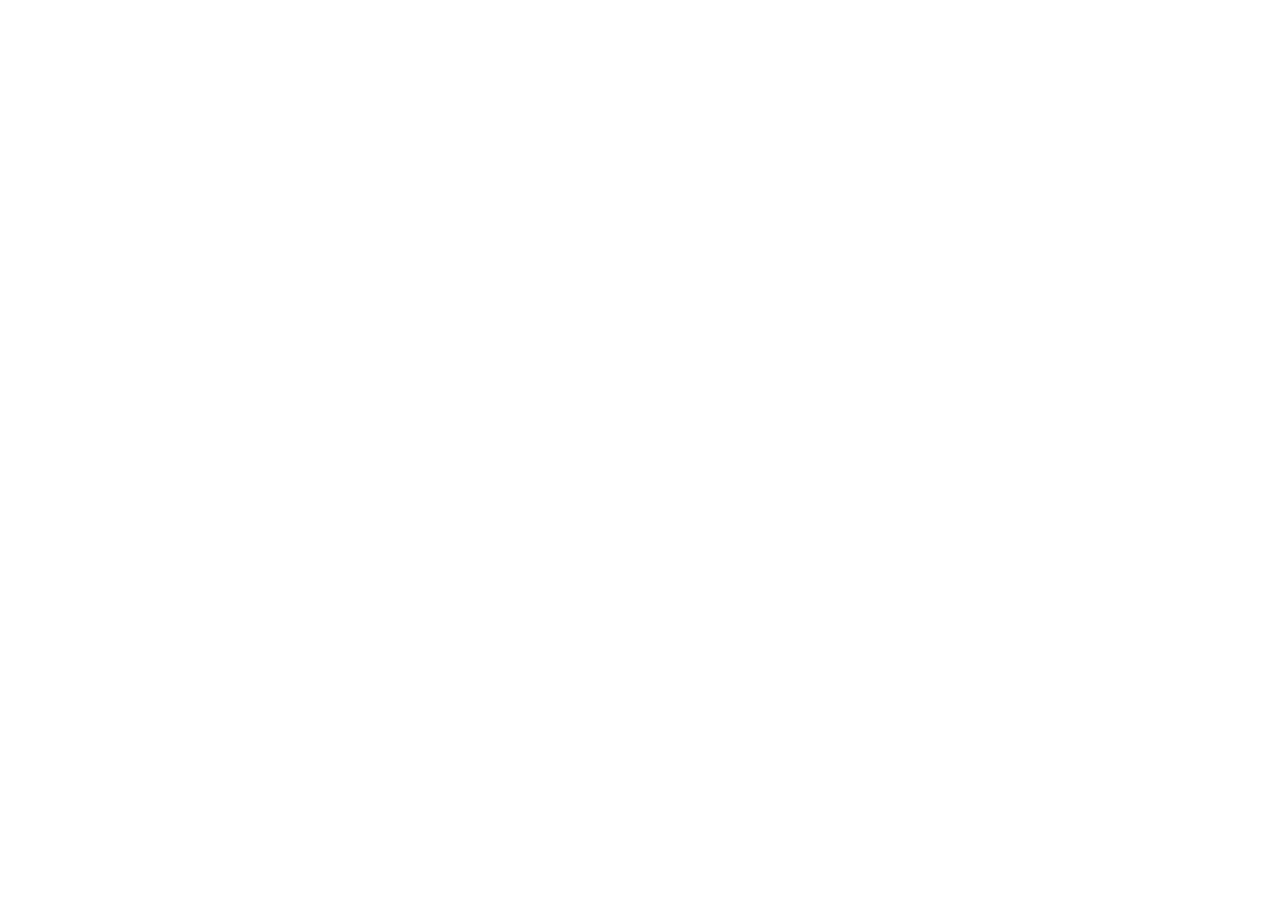
==== index.html @ 68495ef1 "Add compiled index.html" ====
<!DOCTYPE html>
<html lang="en">
<head>
  <meta charset="UTF-8"/>
  <meta name="viewport" content="width=device-width,initial-scale=1.0"/>
  <title>Invite colleagues · Happy Numbers</title>
  <link rel="preconnect" href="https://fonts.googleapis.com"/>
  <link rel="preconnect" href="https://fonts.gstatic.com" crossorigin/>
  <link href="https://fonts.googleapis.com/css2?family=Noto+Sans:wght@400;500;600;700&display=swap" rel="stylesheet"/>
  <style>
    :root {
      --black-100:#081D2D;--gray-60:#6C7886;--gray-50:#87929E;--gray-30:#BFC7D1;
      --gray-15:#E5E7EB;--gray-08:#EAEEF2;--gray-05:#F8F9FA;--white:#FFFFFF;
      --blue-50:#00A6EE;--blue-55:#0091DF;--blue-70:#005FAB;
      --blue-10:#DAF4FF;--blue-20:#B7E8FF;--blue-focus:#74CFFF;
      --warning:#C77A00;--success:#008236;--error:#EF4444;
      --r-btn:8px;--r-input:8px;--r-chip:4px;
      --shadow-cb:0 1px 2px rgba(0,0,0,0.05);
      --shadow-card:-4px 0 24px 0 rgba(8,29,45,0.07);
      --shadow-header:0 2px 16px 0 rgba(8,29,45,0.06);
      --ff:'Noto Sans',-apple-system,BlinkMacSystemFont,'Segoe UI',Roboto,sans-serif;
    }
    *,*::before,*::after{box-sizing:border-box}
    html,body{margin:0;padding:0;height:100%}
    body{font-family:var(--ff);color:var(--black-100);background:var(--white);-webkit-font-smoothing:antialiased}
    button,input{font-family:inherit}
    ::selection{background:var(--blue-20)}
    a{color:var(--blue-55);text-decoration:none}
    a:hover{text-decoration:underline}
    .t-bodyLb{font-weight:700;font-size:16px;line-height:24px}
    .t-cap{font-weight:400;font-size:13px;line-height:20px}

    #root{height:100vh;display:flex;flex-direction:column;overflow:hidden}

    /* Header */
    .hn-header{flex:none;height:72px;background:var(--white);box-shadow:var(--shadow-header);display:flex;align-items:center;justify-content:space-between;padding:0 40px;z-index:30}
    .hn-logo{display:flex;align-items:center;gap:10px}
    .hn-logo img.dino{width:40px;height:40px}
    .hn-logo img.wordmark{height:24px}
    .hn-account{display:flex;align-items:center;gap:8px;padding:6px 10px;border-radius:8px;border:none;background:transparent;cursor:pointer;font-size:15px;color:var(--black-100)}
    .hn-account:hover{background:var(--gray-05)}
    .hn-account .chev{color:var(--gray-50)}

    /* Two columns */
    .hn-body{flex:1;min-height:0;display:grid;grid-template-columns:minmax(0,1fr) 480px}

    /* Left */
    .invite-col{overflow-y:auto;padding:28px clamp(24px,4vw,64px);display:flex;flex-direction:column}
    .invite-inner{width:100%;max-width:820px;margin:0 auto;flex:1;display:flex;flex-direction:column}
    .invite-title{margin:0 0 16px;font-size:24px;line-height:32px;font-weight:700;letter-spacing:-.6px;max-width:680px}

    /* List header */
    .list-head{display:flex;align-items:center;justify-content:space-between;gap:20px;padding-bottom:10px;border-bottom:1px solid var(--gray-15);margin-bottom:10px}
    .list-head-left{display:flex;align-items:center;gap:12px;min-width:0}
    .list-head-title{display:flex;align-items:center;gap:6px;min-width:0}

    /* Tooltip */
    .info-wrap{position:relative;display:inline-flex;align-items:center;flex:none}
    .info-btn{background:none;border:none;padding:2px;cursor:help;display:flex;align-items:center;border-radius:50%;outline:none;color:var(--gray-50);transition:color .14s}
    .info-btn:hover,.info-btn.open{color:var(--blue-50)}
    .info-btn svg{width:18px;height:18px;display:block}
    .tooltip{position:absolute;bottom:calc(100% + 10px);left:-6px;width:230px;padding:9px 12px;background:var(--gray-08);color:var(--black-100);font-size:13px;line-height:19px;border-radius:8px;box-shadow:0 8px 22px rgba(8,29,45,0.14);z-index:50;opacity:0;visibility:hidden;transform:translateY(5px);transition:opacity .14s,transform .14s,visibility .14s;pointer-events:none}
    .tooltip::after{content:"";position:absolute;top:100%;left:14px;border:7px solid transparent;border-top-color:var(--gray-08)}
    .info-wrap.open .tooltip{opacity:1;visibility:visible;transform:translateY(0)}

    /* Search */
    .search{display:flex;align-items:center;gap:8px;flex:none;width:264px;height:38px;padding:0 12px;background:var(--white);border:1px solid var(--gray-50);border-radius:var(--r-input);transition:border-color .12s,box-shadow .12s}
    .search:focus-within{border-color:var(--blue-55);box-shadow:0 0 0 3px rgba(0,145,223,0.12)}
    .search svg{width:18px;height:18px;color:var(--gray-50);flex:none}
    .search input{border:none;outline:none;background:transparent;width:100%;font-size:14px;color:var(--black-100)}
    .search input::placeholder{color:var(--gray-60)}

    /* Teacher grid */
    .teacher-grid{display:grid;grid-template-rows:repeat(6,auto);grid-auto-flow:column;grid-auto-columns:1fr;gap:1px 16px;align-content:start}
    .teacher-grid.few{grid-template-rows:none;grid-auto-flow:row;grid-template-columns:repeat(3,1fr)}
    .contact-row{display:flex;align-items:flex-start;gap:10px;padding:5px 8px;border-radius:6px;cursor:pointer;user-select:none;transition:background .1s}
    .contact-row:hover{background:var(--gray-05)}
    .contact-name{font-size:14px;line-height:20px;color:var(--black-100)}
    .contact-email{font-size:12px;line-height:17px;color:var(--gray-50)}
    .empty-results{grid-column:1/-1;color:var(--gray-50);padding:20px 8px;font-size:14px}

    /* Checkbox */
    .cb{flex:none;width:18px;height:18px;border-radius:5px;border:1.5px solid var(--gray-50);background:var(--white);box-shadow:var(--shadow-cb);display:flex;align-items:center;justify-content:center;transition:background .12s,border-color .12s;position:relative;margin-top:1px}
    .cb svg{width:11px;height:11px;color:#fff;opacity:0;transition:opacity .1s;display:block}
    .cb .cb-dash{position:absolute;width:9px;height:2px;border-radius:1px;background:#fff;opacity:0}
    .cb.checked,.cb.mixed{background:var(--blue-50);border-color:var(--blue-50)}
    .cb.checked svg{opacity:1}
    .cb.mixed .cb-dash{opacity:1}
    .cb.mixed svg{opacity:0}
    .contact-row:hover .cb:not(.checked):not(.mixed){border-color:var(--gray-60)}

    /* Manual add */
    .invite-divider{border:0;border-top:1px solid var(--gray-15);margin:14px 0 12px}
    .add-label{color:var(--black-100);margin-bottom:8px}
    .add-row{display:flex;align-items:stretch;gap:10px}
    .email-input{flex:1;height:44px;padding:0 14px;border:1px solid var(--gray-50);border-radius:var(--r-input);background:var(--white);font-size:15px;color:var(--black-100);outline:none;transition:border-color .12s,box-shadow .12s}
    .email-input::placeholder{color:var(--gray-60)}
    .email-input:focus{border-color:var(--blue-55);box-shadow:0 0 0 3px rgba(0,145,223,0.12)}
    .email-input.invalid{border-color:var(--error);box-shadow:0 0 0 3px rgba(239,68,68,0.12)}
    .btn-add{display:flex;align-items:center;gap:7px;height:44px;padding:0 20px;background:var(--blue-10);color:var(--blue-55);border:1px solid var(--blue-10);border-radius:var(--r-btn);font-weight:700;font-size:15px;cursor:pointer;transition:background .12s,color .12s;white-space:nowrap}
    .btn-add:hover{background:var(--blue-20);color:var(--blue-70)}
    .btn-add svg{width:18px;height:18px}
    .add-error{color:var(--error);font-size:13px;margin-top:6px}

    /* Chips */
    .chips{display:flex;flex-wrap:wrap;gap:8px;margin-top:12px}
    .chip{display:inline-flex;align-items:center;gap:6px;padding:4px 7px 4px 9px;background:var(--gray-08);border-radius:var(--r-chip);color:var(--black-100);font-size:13px;animation:chipIn .16s ease}
    @keyframes chipIn{from{opacity:0;transform:scale(.92)}to{opacity:1;transform:none}}
    .chip-x{display:flex;align-items:center;justify-content:center;width:16px;height:16px;border-radius:3px;border:none;background:transparent;cursor:pointer;color:var(--blue-70);padding:0}
    .chip-x:hover{background:rgba(0,145,223,0.14)}
    .chip-x svg{width:10px;height:10px;display:block}

    /* Footer */
    .invite-footer{margin-top:auto;padding-top:20px;text-align:center}
    .invite-footer .l1{color:var(--black-100)}
    .invite-footer .l2{color:var(--gray-50);margin-top:4px}

    /* Right */
    .info-col{background:var(--white);box-shadow:var(--shadow-card);padding:28px 40px 22px;overflow:hidden;display:flex;flex-direction:column}
    .info-inner{display:flex;flex-direction:column;height:100%}
    .info-top{display:flex;flex-direction:column}
    .info-eyebrow{color:var(--gray-50);font-size:14px;font-weight:500}
    .info-count{margin:4px 0 0;font-size:30px;line-height:38px;font-weight:700;letter-spacing:-.7px;transition:color .15s}
    .info-count.zero{color:var(--gray-30)}
    .info-sub{color:var(--black-100);font-size:15px;line-height:22px;margin:8px 0 0}
    .whatget{margin-top:18px}
    .whatget-h{font-weight:700;font-size:14px;margin-bottom:10px}
    .whatget-item{display:flex;align-items:flex-start;gap:10px;margin-bottom:8px}
    .whatget-item .tick{width:16px;height:16px;color:var(--blue-55);flex:none;margin-top:2px}
    .whatget-item span{font-size:14px;line-height:20px}
    .unlock{position:relative;overflow:hidden;margin-top:16px;border-radius:10px;box-shadow:inset 0 0 0 1.5px var(--blue-focus);padding:14px 14px 18px}
    .unlock-h{font-weight:700;font-size:14px;margin-bottom:10px}
    .unlock-item{display:flex;align-items:flex-start;gap:8px;margin-bottom:8px;max-width:220px}
    .unlock-item .spark{width:13px;height:13px;color:var(--blue-70);flex:none;margin-top:3px}
    .unlock-item span{font-size:13px;line-height:19px}
    .unlock-art{position:absolute;right:6px;bottom:0;width:112px;height:100px;pointer-events:none}
    .unlock-art .blob{position:absolute;right:4px;bottom:6px;width:96px;height:auto}
    .unlock-art .mascot{position:absolute;right:6px;bottom:0;width:70px;height:auto}
    .unlock-art .spk{position:absolute;opacity:.9}
    .unlock-art .spk.a{right:4px;top:12px;width:13px}
    .unlock-art .spk.b{right:78px;top:20px;width:9px}
    .unlock-art .spk.c{right:0;bottom:36px;width:10px}
    .info-bottom{margin-top:auto;padding-top:16px}
    .threshold{display:flex;align-items:center;justify-content:space-between;gap:14px;margin-bottom:12px}
    .dots{display:flex;gap:8px}
    .dot{width:24px;height:24px;border-radius:50%;display:flex;align-items:center;justify-content:center;background:var(--gray-30);transition:background .2s,transform .2s}
    .dot.filled{background:var(--blue-70)}
    .dot.pop{animation:dotPop .28s ease}
    @keyframes dotPop{0%{transform:scale(.6)}60%{transform:scale(1.15)}100%{transform:scale(1)}}
    .dot svg{width:12px;height:12px;color:#fff;display:block}
    .threshold-msg{font-weight:500;font-size:13px;text-align:right}
    .threshold-msg.warn{color:var(--warning)}
    .threshold-msg.ok{color:var(--success);display:inline-flex;align-items:center;gap:5px}
    .threshold-msg.ok svg{width:14px;height:14px}
    .btn-send{width:100%;height:52px;display:flex;align-items:center;justify-content:center;gap:10px;border:none;border-radius:var(--r-btn);background:var(--blue-50);color:#fff;font-weight:700;font-size:17px;cursor:pointer;transition:background .14s,box-shadow .14s}
    .btn-send svg{width:20px;height:20px}
    .btn-send:not(:disabled):hover{background:var(--blue-55);box-shadow:0 6px 18px rgba(0,145,223,0.32)}
    .btn-send:disabled{background:var(--gray-30);cursor:not-allowed}
    .nospam{text-align:center;color:var(--gray-50);margin-top:12px;font-size:13px}
    .nospam a{color:var(--gray-50);text-decoration:underline}

    /* Toast */
    .toast{position:fixed;left:50%;bottom:28px;transform:translateX(-50%) translateY(20px);background:var(--black-100);color:#fff;padding:12px 20px;border-radius:12px;display:flex;align-items:center;gap:10px;box-shadow:0 12px 40px rgba(8,29,45,0.35);opacity:0;pointer-events:none;transition:opacity .25s,transform .25s;z-index:100;font-size:15px;font-weight:500}
    .toast.show{opacity:1;transform:translateX(-50%) translateY(0)}
    .toast .badge{width:24px;height:24px;border-radius:50%;background:var(--success);display:flex;align-items:center;justify-content:center;flex:none}
    .toast .badge svg{width:13px;height:13px;color:#fff;display:block}

    @media(max-width:1060px){
      #root{height:auto;overflow:visible}
      .hn-body{grid-template-columns:1fr;height:auto}
      .invite-col,.info-col{height:auto;overflow:visible}
      .info-inner{height:auto}
      .info-col{box-shadow:0 -4px 24px rgba(8,29,45,0.07)}
    }
    @media(max-width:620px){
      .hn-header,.invite-col,.info-col{padding-left:16px;padding-right:16px}
      .teacher-grid{grid-template-rows:none!important;grid-auto-flow:row!important;grid-template-columns:1fr}
      .search{width:100%}
      .list-head{flex-direction:column;align-items:stretch}
    }
  </style>
</head>
<body>
<div id="root"></div>
<script>
window.__A__={
  dino:"[data-uri]",
  logo:"[data-uri]",
  blob:"[data-uri]",
  mascot:"[data-uri]",
  sparkle:"[data-uri]"
};
</script>
<script src="https://unpkg.com/react@18.3.1/umd/react.development.js" crossorigin></script>
<script src="https://unpkg.com/react-dom@18.3.1/umd/react-dom.development.js" crossorigin></script>
<script>
function _slicedToArray(r, e) { return _arrayWithHoles(r) || _iterableToArrayLimit(r, e) || _unsupportedIterableToArray(r, e) || _nonIterableRest(); }
function _nonIterableRest() { throw new TypeError("Invalid attempt to destructure non-iterable instance.\nIn order to be iterable, non-array objects must have a [Symbol.iterator]() method."); }
function _unsupportedIterableToArray(r, a) { if (r) { if ("string" == typeof r) return _arrayLikeToArray(r, a); var t = {}.toString.call(r).slice(8, -1); return "Object" === t && r.constructor && (t = r.constructor.name), "Map" === t || "Set" === t ? Array.from(r) : "Arguments" === t || /^(?:Ui|I)nt(?:8|16|32)(?:Clamped)?Array$/.test(t) ? _arrayLikeToArray(r, a) : void 0; } }
function _arrayLikeToArray(r, a) { (null == a || a > r.length) && (a = r.length); for (var e = 0, n = Array(a); e < a; e++) n[e] = r[e]; return n; }
function _iterableToArrayLimit(r, l) { var t = null == r ? null : "undefined" != typeof Symbol && r[Symbol.iterator] || r["@@iterator"]; if (null != t) { var e, n, i, u, a = [], f = !0, o = !1; try { if (i = (t = t.call(r)).next, 0 === l) { if (Object(t) !== t) return; f = !1; } else for (; !(f = (e = i.call(t)).done) && (a.push(e.value), a.length !== l); f = !0); } catch (r) { o = !0, n = r; } finally { try { if (!f && null != t.return && (u = t.return(), Object(u) !== u)) return; } finally { if (o) throw n; } } return a; } }
function _arrayWithHoles(r) { if (Array.isArray(r)) return r; }
function _extends() { return _extends = Object.assign ? Object.assign.bind() : function (n) { for (var e = 1; e < arguments.length; e++) { var t = arguments[e]; for (var r in t) ({}).hasOwnProperty.call(t, r) && (n[r] = t[r]); } return n; }, _extends.apply(null, arguments); }
var _React = React,
  useState = _React.useState,
  useRef = _React.useRef,
  useEffect = _React.useEffect,
  useMemo = _React.useMemo;
var A = window.__A__;
var IcCheck = p => /*#__PURE__*/React.createElement("svg", _extends({
  viewBox: "0 0 16 16",
  fill: "none"
}, p), /*#__PURE__*/React.createElement("path", {
  d: "M3.2 8.4L6.4 11.6L12.8 4.8",
  stroke: "currentColor",
  strokeWidth: "2.1",
  strokeLinecap: "round",
  strokeLinejoin: "round"
}));
var IcInfo = p => /*#__PURE__*/React.createElement("svg", _extends({
  viewBox: "0 0 18 18",
  fill: "currentColor"
}, p), /*#__PURE__*/React.createElement("path", {
  d: "M9 1.5A7.5 7.5 0 109 16.5 7.5 7.5 0 009 1.5zm0 3.1a1 1 0 110 2 1 1 0 010-2zM9 8a.85.85 0 01.85.85v3.6a.85.85 0 01-1.7 0V8.85A.85.85 0 019 8z"
}));
var IcSearch = p => /*#__PURE__*/React.createElement("svg", _extends({
  viewBox: "0 0 20 20",
  fill: "none"
}, p), /*#__PURE__*/React.createElement("circle", {
  cx: "8.5",
  cy: "8.5",
  r: "5.25",
  stroke: "currentColor",
  strokeWidth: "1.75"
}), /*#__PURE__*/React.createElement("path", {
  d: "M12.5 12.5L17 17",
  stroke: "currentColor",
  strokeWidth: "1.75",
  strokeLinecap: "round"
}));
var IcClose = p => /*#__PURE__*/React.createElement("svg", _extends({
  viewBox: "0 0 12 12",
  fill: "none"
}, p), /*#__PURE__*/React.createElement("path", {
  d: "M2 2L10 10M10 2L2 10",
  stroke: "currentColor",
  strokeWidth: "1.8",
  strokeLinecap: "round"
}));
var IcPlus = p => /*#__PURE__*/React.createElement("svg", _extends({
  viewBox: "0 0 20 20",
  fill: "currentColor"
}, p), /*#__PURE__*/React.createElement("path", {
  d: "M10 0a10 10 0 100 20A10 10 0 0010 0zm.9 5.5v3.6h3.6a.9.9 0 010 1.8h-3.6v3.6a.9.9 0 01-1.8 0V10.9H5.5a.9.9 0 010-1.8h3.6V5.5a.9.9 0 011.8 0z"
}));
var IcSpark = p => /*#__PURE__*/React.createElement("svg", _extends({
  viewBox: "0 0 14 14",
  fill: "currentColor"
}, p), /*#__PURE__*/React.createElement("path", {
  d: "M7 0c.4 3.3 1.2 4.6 2.9 5.4C8.2 6 7.4 7.3 7 10c-.4-2.7-1.2-4-2.9-4.6C5.8 4.6 6.6 3.3 7 0zM12 8c.2 1.5.6 2.1 1.4 2.5-.8.3-1.2 1-1.4 2.3-.2-1.3-.6-2-1.4-2.3.8-.4 1.2-1 1.4-2.5z"
}));
var IcSend = p => /*#__PURE__*/React.createElement("svg", _extends({
  viewBox: "0 0 22 22",
  fill: "none"
}, p), /*#__PURE__*/React.createElement("path", {
  d: "M3 11L19 3L13 19L11 12Z",
  fill: "currentColor"
}));
var IcAvatar = p => /*#__PURE__*/React.createElement("svg", _extends({
  viewBox: "0 0 28 28"
}, p), /*#__PURE__*/React.createElement("circle", {
  cx: "14",
  cy: "14",
  r: "14",
  fill: "#E7EBEF"
}), /*#__PURE__*/React.createElement("path", {
  d: "M14 7.5a3.6 3.6 0 110 7.2 3.6 3.6 0 010-7.2zm0 8.4c3.2 0 7 1.6 7 3.8v1.1c0 .4-.3.7-.7.7H7.7a.7.7 0 01-.7-.7v-1.1c0-2.2 3.8-3.8 7-3.8z",
  fill: "#8A97A5"
}));
var IcChevron = p => /*#__PURE__*/React.createElement("svg", _extends({
  viewBox: "0 0 14 8",
  fill: "none"
}, p), /*#__PURE__*/React.createElement("path", {
  d: "M1 1.5L7 6.5L13 1.5",
  stroke: "currentColor",
  strokeWidth: "1.8",
  strokeLinecap: "round",
  strokeLinejoin: "round"
}));
var TEACHERS = ["Alice Johnson", "Bob Smith", "Charlie Brown", "David Wilson", "Eve Davis", "Frank Miller", "Grace Lee", "Henry Adams", "Ivy Green", "Jack Black", "Kathy White", "Liam Brown", "Mia Taylor", "Noah Harris", "Olivia Martin", "Paul Walker", "Quinn Scott"].map((name, i) => ({
  id: i,
  name,
  email: name.toLowerCase().replace(/ /g, ".") + "@school.edu"
}));
var EMAIL_RE = /^[^\s@]+@[^\s@]+\.[^\s@]+$/;
function Checkbox(_ref) {
  var state = _ref.state;
  var cls = ["cb", state === "on" ? "checked" : state === "mixed" ? "mixed" : ""].filter(Boolean).join(" ");
  return /*#__PURE__*/React.createElement("span", {
    className: cls,
    "aria-hidden": "true"
  }, /*#__PURE__*/React.createElement(IcCheck, null), /*#__PURE__*/React.createElement("span", {
    className: "cb-dash"
  }));
}
function ContactRow(_ref2) {
  var teacher = _ref2.teacher,
    checked = _ref2.checked,
    onToggle = _ref2.onToggle;
  return /*#__PURE__*/React.createElement("div", {
    className: "contact-row",
    role: "checkbox",
    "aria-checked": checked,
    tabIndex: 0,
    onClick: () => onToggle(teacher.id),
    onKeyDown: e => {
      if (e.key === " " || e.key === "Enter") {
        e.preventDefault();
        onToggle(teacher.id);
      }
    }
  }, /*#__PURE__*/React.createElement(Checkbox, {
    state: checked ? "on" : "off"
  }), /*#__PURE__*/React.createElement("span", null, /*#__PURE__*/React.createElement("div", {
    className: "contact-name"
  }, teacher.name), /*#__PURE__*/React.createElement("div", {
    className: "contact-email"
  }, teacher.email)));
}
function Dots(_ref3) {
  var count = _ref3.count;
  var filled = Math.min(count, 3);
  var prev = useRef(filled);
  var _useState = useState(-1),
    _useState2 = _slicedToArray(_useState, 2),
    pop = _useState2[0],
    setPop = _useState2[1];
  useEffect(() => {
    if (filled > prev.current) {
      setPop(filled - 1);
      var t = setTimeout(() => setPop(-1), 350);
      return () => clearTimeout(t);
    }
    prev.current = filled;
  }, [filled]);
  return /*#__PURE__*/React.createElement("div", {
    className: "dots"
  }, [0, 1, 2].map(i => /*#__PURE__*/React.createElement("span", {
    key: i,
    className: ["dot", i < filled ? "filled" : "", i === pop ? "pop" : ""].filter(Boolean).join(" ")
  }, /*#__PURE__*/React.createElement(IcCheck, null))));
}
function App() {
  var _useState3 = useState(() => new Set()),
    _useState4 = _slicedToArray(_useState3, 2),
    selected = _useState4[0],
    setSelected = _useState4[1];
  var _useState5 = useState([]),
    _useState6 = _slicedToArray(_useState5, 2),
    chips = _useState6[0],
    setChips = _useState6[1];
  var _useState7 = useState(""),
    _useState8 = _slicedToArray(_useState7, 2),
    query = _useState8[0],
    setQuery = _useState8[1];
  var _useState9 = useState(""),
    _useState0 = _slicedToArray(_useState9, 2),
    draft = _useState0[0],
    setDraft = _useState0[1];
  var _useState1 = useState(""),
    _useState10 = _slicedToArray(_useState1, 2),
    err = _useState10[0],
    setErr = _useState10[1];
  var _useState11 = useState(false),
    _useState12 = _slicedToArray(_useState11, 2),
    toast = _useState12[0],
    setToast = _useState12[1];
  var _useState13 = useState(false),
    _useState14 = _slicedToArray(_useState13, 2),
    tipOpen = _useState14[0],
    setTipOpen = _useState14[1];
  var draftRef = useRef(null);
  var total = selected.size + chips.length;
  var minMet = total >= 3;
  var remaining = Math.max(0, 3 - total);
  var visible = useMemo(() => {
    var q = query.trim().toLowerCase();
    return q ? TEACHERS.filter(t => t.name.toLowerCase().includes(q) || t.email.toLowerCase().includes(q)) : TEACHERS;
  }, [query]);
  var masterState = selected.size === 0 ? "off" : selected.size === TEACHERS.length ? "on" : "mixed";
  var toggle = id => setSelected(p => {
    var n = new Set(p);
    n.has(id) ? n.delete(id) : n.add(id);
    return n;
  });
  var toggleAll = () => setSelected(p => p.size === TEACHERS.length ? new Set() : new Set(TEACHERS.map(t => t.id)));
  function addChip() {
    var v = draft.trim().toLowerCase();
    if (!v) return;
    if (!EMAIL_RE.test(v)) {
      setErr("Enter a valid email address.");
      return;
    }
    if (chips.includes(v)) {
      setErr("That email has already been added.");
      return;
    }
    setChips(c => [...c, v]);
    setDraft("");
    setErr("");
    requestAnimationFrame(() => {
      var _draftRef$current;
      return (_draftRef$current = draftRef.current) === null || _draftRef$current === void 0 ? void 0 : _draftRef$current.focus();
    });
  }
  function send() {
    if (!minMet) return;
    setToast(true);
    setTimeout(() => setToast(false), 3200);
  }
  var sendLabel = total > 0 ? "Send " + total + " Invitation" + (total === 1 ? "" : "s") : "Send Invitations";
  return /*#__PURE__*/React.createElement("div", {
    id: "root"
  }, /*#__PURE__*/React.createElement("header", {
    className: "hn-header"
  }, /*#__PURE__*/React.createElement("div", {
    className: "hn-logo"
  }, /*#__PURE__*/React.createElement("img", {
    className: "dino",
    src: A.dino,
    alt: ""
  }), /*#__PURE__*/React.createElement("img", {
    className: "wordmark",
    src: A.logo,
    alt: "Happy Numbers"
  })), /*#__PURE__*/React.createElement("button", {
    className: "hn-account"
  }, /*#__PURE__*/React.createElement(IcAvatar, {
    className: "avatar",
    width: "28",
    height: "28"
  }), /*#__PURE__*/React.createElement("span", null, "My Account"), /*#__PURE__*/React.createElement(IcChevron, {
    className: "chev",
    width: "13",
    height: "7"
  }))), /*#__PURE__*/React.createElement("div", {
    className: "hn-body"
  }, /*#__PURE__*/React.createElement("section", {
    className: "invite-col"
  }, /*#__PURE__*/React.createElement("div", {
    className: "invite-inner"
  }, /*#__PURE__*/React.createElement("h1", {
    className: "invite-title"
  }, "Invite at least 3 colleagues to unlock full access to Happy Numbers"), /*#__PURE__*/React.createElement("div", {
    className: "list-head"
  }, /*#__PURE__*/React.createElement("div", {
    className: "list-head-left"
  }, /*#__PURE__*/React.createElement("div", {
    role: "checkbox",
    "aria-checked": masterState === "on" ? true : masterState === "mixed" ? "mixed" : false,
    tabIndex: 0,
    style: {
      display: "flex",
      cursor: "pointer"
    },
    onClick: toggleAll,
    onKeyDown: e => {
      if (e.key === " " || e.key === "Enter") {
        e.preventDefault();
        toggleAll();
      }
    }
  }, /*#__PURE__*/React.createElement(Checkbox, {
    state: masterState
  })), /*#__PURE__*/React.createElement("div", {
    className: "list-head-title"
  }, /*#__PURE__*/React.createElement("span", {
    className: "t-bodyLb"
  }, "Maplewood Elementary teacher's list"), /*#__PURE__*/React.createElement("div", {
    className: "info-wrap" + (tipOpen ? " open" : "")
  }, /*#__PURE__*/React.createElement("button", {
    className: "info-btn" + (tipOpen ? " open" : ""),
    "aria-label": "About this list",
    "aria-expanded": tipOpen,
    onClick: () => setTipOpen(o => !o),
    onKeyDown: e => {
      if (e.key === "Enter" || e.key === " ") {
        e.preventDefault();
        setTipOpen(o => !o);
      }
      if (e.key === "Escape") setTipOpen(false);
    },
    onBlur: () => setTipOpen(false)
  }, /*#__PURE__*/React.createElement(IcInfo, null)), /*#__PURE__*/React.createElement("span", {
    className: "tooltip",
    role: "tooltip"
  }, "List sourced from your school's staff directory via our partner")))), /*#__PURE__*/React.createElement("label", {
    className: "search"
  }, /*#__PURE__*/React.createElement(IcSearch, null), /*#__PURE__*/React.createElement("input", {
    type: "text",
    placeholder: "Search by name or email",
    value: query,
    onChange: e => setQuery(e.target.value)
  }))), /*#__PURE__*/React.createElement("div", {
    className: "teacher-grid" + (visible.length <= 3 ? " few" : "")
  }, visible.length === 0 ? /*#__PURE__*/React.createElement("div", {
    className: "empty-results"
  }, "No teachers match \u201C", query.trim(), "\u201D. Try a different search or add them manually below.") : visible.map(t => /*#__PURE__*/React.createElement(ContactRow, {
    key: t.id,
    teacher: t,
    checked: selected.has(t.id),
    onToggle: toggle
  }))), /*#__PURE__*/React.createElement("hr", {
    className: "invite-divider"
  }), /*#__PURE__*/React.createElement("div", {
    className: "add-label t-bodyLb"
  }, "Don't see someone? Add their email manually"), /*#__PURE__*/React.createElement("div", {
    className: "add-row"
  }, /*#__PURE__*/React.createElement("input", {
    ref: draftRef,
    className: "email-input" + (err ? " invalid" : ""),
    type: "email",
    placeholder: "colleague@school.edu",
    value: draft,
    onChange: e => {
      setDraft(e.target.value);
      if (err) setErr("");
    },
    onKeyDown: e => {
      if (e.key === "Enter") {
        e.preventDefault();
        addChip();
      }
    }
  }), /*#__PURE__*/React.createElement("button", {
    className: "btn-add",
    onClick: addChip
  }, /*#__PURE__*/React.createElement(IcPlus, null), " Add")), err && /*#__PURE__*/React.createElement("div", {
    className: "add-error"
  }, err), chips.length > 0 && /*#__PURE__*/React.createElement("div", {
    className: "chips"
  }, chips.map(email => /*#__PURE__*/React.createElement("span", {
    className: "chip",
    key: email
  }, email, /*#__PURE__*/React.createElement("button", {
    className: "chip-x",
    onClick: () => setChips(c => c.filter(e => e !== email)),
    "aria-label": "Remove " + email
  }, /*#__PURE__*/React.createElement(IcClose, null))))), /*#__PURE__*/React.createElement("div", {
    className: "invite-footer"
  }, /*#__PURE__*/React.createElement("div", {
    className: "l1 t-cap"
  }, "\xA9 2026 Happy Numbers. All rights reserved"), /*#__PURE__*/React.createElement("div", {
    className: "l2 t-cap"
  }, "Use of this website constitutes acceptance of the ", /*#__PURE__*/React.createElement("a", {
    href: "#"
  }, "Privacy Policy"), ", ", /*#__PURE__*/React.createElement("a", {
    href: "#"
  }, "Privacy Policy for Students"), ", and ", /*#__PURE__*/React.createElement("a", {
    href: "#"
  }, "Terms of Service"))))), /*#__PURE__*/React.createElement("aside", {
    className: "info-col"
  }, /*#__PURE__*/React.createElement("div", {
    className: "info-inner"
  }, /*#__PURE__*/React.createElement("div", {
    className: "info-top"
  }, /*#__PURE__*/React.createElement("div", {
    className: "info-eyebrow"
  }, "You're about to send"), /*#__PURE__*/React.createElement("div", {
    className: "info-count" + (total === 0 ? " zero" : "")
  }, total, " invitation", total === 1 ? "" : "s"), /*#__PURE__*/React.createElement("p", {
    className: "info-sub"
  }, "They'll receive a single email from Happy Numbers on your behalf."), /*#__PURE__*/React.createElement("div", {
    className: "whatget"
  }, /*#__PURE__*/React.createElement("div", {
    className: "whatget-h"
  }, "What they'll get"), ["Free plan access to Happy Numbers", "No credit card required", "One email only — no follow-ups"].map(x => /*#__PURE__*/React.createElement("div", {
    className: "whatget-item",
    key: x
  }, /*#__PURE__*/React.createElement(IcCheck, {
    className: "tick"
  }), /*#__PURE__*/React.createElement("span", null, x)))), /*#__PURE__*/React.createElement("div", {
    className: "unlock"
  }, /*#__PURE__*/React.createElement("div", {
    className: "unlock-h"
  }, "Right after sending, you'll unlock"), /*#__PURE__*/React.createElement("div", {
    className: "unlock-item"
  }, /*#__PURE__*/React.createElement(IcSpark, {
    className: "spark"
  }), /*#__PURE__*/React.createElement("span", null, "Unlimited practice time for your students")), /*#__PURE__*/React.createElement("div", {
    className: "unlock-item"
  }, /*#__PURE__*/React.createElement(IcSpark, {
    className: "spark"
  }), /*#__PURE__*/React.createElement("span", null, "Full progress reports and intervention alerts")), /*#__PURE__*/React.createElement("div", {
    className: "unlock-art"
  }, /*#__PURE__*/React.createElement("img", {
    className: "blob",
    src: A.blob,
    alt: ""
  }), /*#__PURE__*/React.createElement("img", {
    className: "mascot",
    src: A.mascot,
    alt: ""
  }), /*#__PURE__*/React.createElement("img", {
    className: "spk a",
    src: A.sparkle,
    alt: ""
  }), /*#__PURE__*/React.createElement("img", {
    className: "spk b",
    src: A.sparkle,
    alt: ""
  }), /*#__PURE__*/React.createElement("img", {
    className: "spk c",
    src: A.sparkle,
    alt: ""
  })))), /*#__PURE__*/React.createElement("div", {
    className: "info-bottom"
  }, /*#__PURE__*/React.createElement("div", {
    className: "threshold"
  }, /*#__PURE__*/React.createElement(Dots, {
    count: total
  }), minMet ? /*#__PURE__*/React.createElement("span", {
    className: "threshold-msg ok"
  }, /*#__PURE__*/React.createElement(IcCheck, null), " Minimum met \u2014 ready to send") : /*#__PURE__*/React.createElement("span", {
    className: "threshold-msg warn"
  }, "Add ", remaining, " to continue")), /*#__PURE__*/React.createElement("button", {
    className: "btn-send",
    disabled: !minMet,
    onClick: send
  }, /*#__PURE__*/React.createElement(IcSend, null), sendLabel), /*#__PURE__*/React.createElement("div", {
    className: "nospam t-cap"
  }, "We respect your colleagues' inboxes. ", /*#__PURE__*/React.createElement("a", {
    href: "#"
  }, "Read our no-spam policy.")))))), /*#__PURE__*/React.createElement("div", {
    className: "toast" + (toast ? " show" : "")
  }, /*#__PURE__*/React.createElement("span", {
    className: "badge"
  }, /*#__PURE__*/React.createElement(IcCheck, null)), total, " invitation", total === 1 ? "" : "s", " sent \u2014 full access unlocked!"));
}
ReactDOM.createRoot(document.getElementById("root")).render(/*#__PURE__*/React.createElement(App, null));

</script>
</body>
</html>
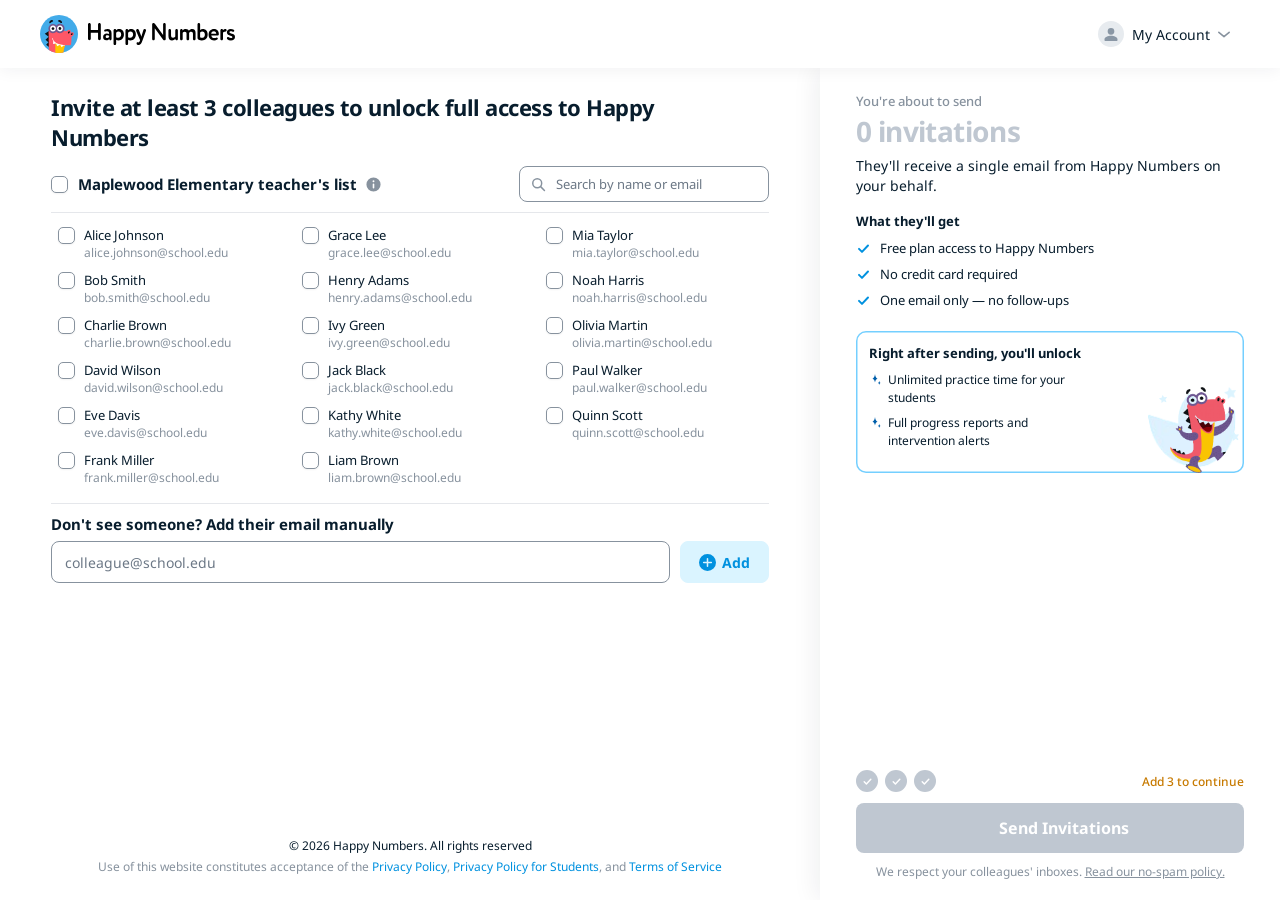
==== commit 517f7017: "Fix tooltip: show on hover instead of click" ====
--- a/index.html
+++ b/index.html
@@ -1,644 +1,429 @@
 <!DOCTYPE html>
 <html lang="en">
 <head>
-  <meta charset="UTF-8"/>
-  <meta name="viewport" content="width=device-width,initial-scale=1.0"/>
-  <title>Invite colleagues · Happy Numbers</title>
-  <link rel="preconnect" href="https://fonts.googleapis.com"/>
-  <link rel="preconnect" href="https://fonts.gstatic.com" crossorigin/>
-  <link href="https://fonts.googleapis.com/css2?family=Noto+Sans:wght@400;500;600;700&display=swap" rel="stylesheet"/>
-  <style>
-    :root {
-      --black-100:#081D2D;--gray-60:#6C7886;--gray-50:#87929E;--gray-30:#BFC7D1;
-      --gray-15:#E5E7EB;--gray-08:#EAEEF2;--gray-05:#F8F9FA;--white:#FFFFFF;
-      --blue-50:#00A6EE;--blue-55:#0091DF;--blue-70:#005FAB;
-      --blue-10:#DAF4FF;--blue-20:#B7E8FF;--blue-focus:#74CFFF;
-      --warning:#C77A00;--success:#008236;--error:#EF4444;
-      --r-btn:8px;--r-input:8px;--r-chip:4px;
-      --shadow-cb:0 1px 2px rgba(0,0,0,0.05);
-      --shadow-card:-4px 0 24px 0 rgba(8,29,45,0.07);
-      --shadow-header:0 2px 16px 0 rgba(8,29,45,0.06);
-      --ff:'Noto Sans',-apple-system,BlinkMacSystemFont,'Segoe UI',Roboto,sans-serif;
-    }
-    *,*::before,*::after{box-sizing:border-box}
-    html,body{margin:0;padding:0;height:100%}
-    body{font-family:var(--ff);color:var(--black-100);background:var(--white);-webkit-font-smoothing:antialiased}
-    button,input{font-family:inherit}
-    ::selection{background:var(--blue-20)}
-    a{color:var(--blue-55);text-decoration:none}
-    a:hover{text-decoration:underline}
-    .t-bodyLb{font-weight:700;font-size:16px;line-height:24px}
-    .t-cap{font-weight:400;font-size:13px;line-height:20px}
-
-    #root{height:100vh;display:flex;flex-direction:column;overflow:hidden}
-
-    /* Header */
-    .hn-header{flex:none;height:72px;background:var(--white);box-shadow:var(--shadow-header);display:flex;align-items:center;justify-content:space-between;padding:0 40px;z-index:30}
-    .hn-logo{display:flex;align-items:center;gap:10px}
-    .hn-logo img.dino{width:40px;height:40px}
-    .hn-logo img.wordmark{height:24px}
-    .hn-account{display:flex;align-items:center;gap:8px;padding:6px 10px;border-radius:8px;border:none;background:transparent;cursor:pointer;font-size:15px;color:var(--black-100)}
-    .hn-account:hover{background:var(--gray-05)}
-    .hn-account .chev{color:var(--gray-50)}
-
-    /* Two columns */
-    .hn-body{flex:1;min-height:0;display:grid;grid-template-columns:minmax(0,1fr) 480px}
-
-    /* Left */
-    .invite-col{overflow-y:auto;padding:28px clamp(24px,4vw,64px);display:flex;flex-direction:column}
-    .invite-inner{width:100%;max-width:820px;margin:0 auto;flex:1;display:flex;flex-direction:column}
-    .invite-title{margin:0 0 16px;font-size:24px;line-height:32px;font-weight:700;letter-spacing:-.6px;max-width:680px}
-
-    /* List header */
-    .list-head{display:flex;align-items:center;justify-content:space-between;gap:20px;padding-bottom:10px;border-bottom:1px solid var(--gray-15);margin-bottom:10px}
-    .list-head-left{display:flex;align-items:center;gap:12px;min-width:0}
-    .list-head-title{display:flex;align-items:center;gap:6px;min-width:0}
-
-    /* Tooltip */
-    .info-wrap{position:relative;display:inline-flex;align-items:center;flex:none}
-    .info-btn{background:none;border:none;padding:2px;cursor:help;display:flex;align-items:center;border-radius:50%;outline:none;color:var(--gray-50);transition:color .14s}
-    .info-btn:hover,.info-btn.open{color:var(--blue-50)}
-    .info-btn svg{width:18px;height:18px;display:block}
-    .tooltip{position:absolute;bottom:calc(100% + 10px);left:-6px;width:230px;padding:9px 12px;background:var(--gray-08);color:var(--black-100);font-size:13px;line-height:19px;border-radius:8px;box-shadow:0 8px 22px rgba(8,29,45,0.14);z-index:50;opacity:0;visibility:hidden;transform:translateY(5px);transition:opacity .14s,transform .14s,visibility .14s;pointer-events:none}
-    .tooltip::after{content:"";position:absolute;top:100%;left:14px;border:7px solid transparent;border-top-color:var(--gray-08)}
-    .info-wrap.open .tooltip{opacity:1;visibility:visible;transform:translateY(0)}
-
-    /* Search */
-    .search{display:flex;align-items:center;gap:8px;flex:none;width:264px;height:38px;padding:0 12px;background:var(--white);border:1px solid var(--gray-50);border-radius:var(--r-input);transition:border-color .12s,box-shadow .12s}
-    .search:focus-within{border-color:var(--blue-55);box-shadow:0 0 0 3px rgba(0,145,223,0.12)}
-    .search svg{width:18px;height:18px;color:var(--gray-50);flex:none}
-    .search input{border:none;outline:none;background:transparent;width:100%;font-size:14px;color:var(--black-100)}
-    .search input::placeholder{color:var(--gray-60)}
-
-    /* Teacher grid */
-    .teacher-grid{display:grid;grid-template-rows:repeat(6,auto);grid-auto-flow:column;grid-auto-columns:1fr;gap:1px 16px;align-content:start}
-    .teacher-grid.few{grid-template-rows:none;grid-auto-flow:row;grid-template-columns:repeat(3,1fr)}
-    .contact-row{display:flex;align-items:flex-start;gap:10px;padding:5px 8px;border-radius:6px;cursor:pointer;user-select:none;transition:background .1s}
-    .contact-row:hover{background:var(--gray-05)}
-    .contact-name{font-size:14px;line-height:20px;color:var(--black-100)}
-    .contact-email{font-size:12px;line-height:17px;color:var(--gray-50)}
-    .empty-results{grid-column:1/-1;color:var(--gray-50);padding:20px 8px;font-size:14px}
-
-    /* Checkbox */
-    .cb{flex:none;width:18px;height:18px;border-radius:5px;border:1.5px solid var(--gray-50);background:var(--white);box-shadow:var(--shadow-cb);display:flex;align-items:center;justify-content:center;transition:background .12s,border-color .12s;position:relative;margin-top:1px}
-    .cb svg{width:11px;height:11px;color:#fff;opacity:0;transition:opacity .1s;display:block}
-    .cb .cb-dash{position:absolute;width:9px;height:2px;border-radius:1px;background:#fff;opacity:0}
-    .cb.checked,.cb.mixed{background:var(--blue-50);border-color:var(--blue-50)}
-    .cb.checked svg{opacity:1}
-    .cb.mixed .cb-dash{opacity:1}
-    .cb.mixed svg{opacity:0}
-    .contact-row:hover .cb:not(.checked):not(.mixed){border-color:var(--gray-60)}
-
-    /* Manual add */
-    .invite-divider{border:0;border-top:1px solid var(--gray-15);margin:14px 0 12px}
-    .add-label{color:var(--black-100);margin-bottom:8px}
-    .add-row{display:flex;align-items:stretch;gap:10px}
-    .email-input{flex:1;height:44px;padding:0 14px;border:1px solid var(--gray-50);border-radius:var(--r-input);background:var(--white);font-size:15px;color:var(--black-100);outline:none;transition:border-color .12s,box-shadow .12s}
-    .email-input::placeholder{color:var(--gray-60)}
-    .email-input:focus{border-color:var(--blue-55);box-shadow:0 0 0 3px rgba(0,145,223,0.12)}
-    .email-input.invalid{border-color:var(--error);box-shadow:0 0 0 3px rgba(239,68,68,0.12)}
-    .btn-add{display:flex;align-items:center;gap:7px;height:44px;padding:0 20px;background:var(--blue-10);color:var(--blue-55);border:1px solid var(--blue-10);border-radius:var(--r-btn);font-weight:700;font-size:15px;cursor:pointer;transition:background .12s,color .12s;white-space:nowrap}
-    .btn-add:hover{background:var(--blue-20);color:var(--blue-70)}
-    .btn-add svg{width:18px;height:18px}
-    .add-error{color:var(--error);font-size:13px;margin-top:6px}
-
-    /* Chips */
-    .chips{display:flex;flex-wrap:wrap;gap:8px;margin-top:12px}
-    .chip{display:inline-flex;align-items:center;gap:6px;padding:4px 7px 4px 9px;background:var(--gray-08);border-radius:var(--r-chip);color:var(--black-100);font-size:13px;animation:chipIn .16s ease}
-    @keyframes chipIn{from{opacity:0;transform:scale(.92)}to{opacity:1;transform:none}}
-    .chip-x{display:flex;align-items:center;justify-content:center;width:16px;height:16px;border-radius:3px;border:none;background:transparent;cursor:pointer;color:var(--blue-70);padding:0}
-    .chip-x:hover{background:rgba(0,145,223,0.14)}
-    .chip-x svg{width:10px;height:10px;display:block}
-
-    /* Footer */
-    .invite-footer{margin-top:auto;padding-top:20px;text-align:center}
-    .invite-footer .l1{color:var(--black-100)}
-    .invite-footer .l2{color:var(--gray-50);margin-top:4px}
-
-    /* Right */
-    .info-col{background:var(--white);box-shadow:var(--shadow-card);padding:28px 40px 22px;overflow:hidden;display:flex;flex-direction:column}
-    .info-inner{display:flex;flex-direction:column;height:100%}
-    .info-top{display:flex;flex-direction:column}
-    .info-eyebrow{color:var(--gray-50);font-size:14px;font-weight:500}
-    .info-count{margin:4px 0 0;font-size:30px;line-height:38px;font-weight:700;letter-spacing:-.7px;transition:color .15s}
-    .info-count.zero{color:var(--gray-30)}
-    .info-sub{color:var(--black-100);font-size:15px;line-height:22px;margin:8px 0 0}
-    .whatget{margin-top:18px}
-    .whatget-h{font-weight:700;font-size:14px;margin-bottom:10px}
-    .whatget-item{display:flex;align-items:flex-start;gap:10px;margin-bottom:8px}
-    .whatget-item .tick{width:16px;height:16px;color:var(--blue-55);flex:none;margin-top:2px}
-    .whatget-item span{font-size:14px;line-height:20px}
-    .unlock{position:relative;overflow:hidden;margin-top:16px;border-radius:10px;box-shadow:inset 0 0 0 1.5px var(--blue-focus);padding:14px 14px 18px}
-    .unlock-h{font-weight:700;font-size:14px;margin-bottom:10px}
-    .unlock-item{display:flex;align-items:flex-start;gap:8px;margin-bottom:8px;max-width:220px}
-    .unlock-item .spark{width:13px;height:13px;color:var(--blue-70);flex:none;margin-top:3px}
-    .unlock-item span{font-size:13px;line-height:19px}
-    .unlock-art{position:absolute;right:6px;bottom:0;width:112px;height:100px;pointer-events:none}
-    .unlock-art .blob{position:absolute;right:4px;bottom:6px;width:96px;height:auto}
-    .unlock-art .mascot{position:absolute;right:6px;bottom:0;width:70px;height:auto}
-    .unlock-art .spk{position:absolute;opacity:.9}
-    .unlock-art .spk.a{right:4px;top:12px;width:13px}
-    .unlock-art .spk.b{right:78px;top:20px;width:9px}
-    .unlock-art .spk.c{right:0;bottom:36px;width:10px}
-    .info-bottom{margin-top:auto;padding-top:16px}
-    .threshold{display:flex;align-items:center;justify-content:space-between;gap:14px;margin-bottom:12px}
-    .dots{display:flex;gap:8px}
-    .dot{width:24px;height:24px;border-radius:50%;display:flex;align-items:center;justify-content:center;background:var(--gray-30);transition:background .2s,transform .2s}
-    .dot.filled{background:var(--blue-70)}
-    .dot.pop{animation:dotPop .28s ease}
-    @keyframes dotPop{0%{transform:scale(.6)}60%{transform:scale(1.15)}100%{transform:scale(1)}}
-    .dot svg{width:12px;height:12px;color:#fff;display:block}
-    .threshold-msg{font-weight:500;font-size:13px;text-align:right}
-    .threshold-msg.warn{color:var(--warning)}
-    .threshold-msg.ok{color:var(--success);display:inline-flex;align-items:center;gap:5px}
-    .threshold-msg.ok svg{width:14px;height:14px}
-    .btn-send{width:100%;height:52px;display:flex;align-items:center;justify-content:center;gap:10px;border:none;border-radius:var(--r-btn);background:var(--blue-50);color:#fff;font-weight:700;font-size:17px;cursor:pointer;transition:background .14s,box-shadow .14s}
-    .btn-send svg{width:20px;height:20px}
-    .btn-send:not(:disabled):hover{background:var(--blue-55);box-shadow:0 6px 18px rgba(0,145,223,0.32)}
-    .btn-send:disabled{background:var(--gray-30);cursor:not-allowed}
-    .nospam{text-align:center;color:var(--gray-50);margin-top:12px;font-size:13px}
-    .nospam a{color:var(--gray-50);text-decoration:underline}
-
-    /* Toast */
-    .toast{position:fixed;left:50%;bottom:28px;transform:translateX(-50%) translateY(20px);background:var(--black-100);color:#fff;padding:12px 20px;border-radius:12px;display:flex;align-items:center;gap:10px;box-shadow:0 12px 40px rgba(8,29,45,0.35);opacity:0;pointer-events:none;transition:opacity .25s,transform .25s;z-index:100;font-size:15px;font-weight:500}
-    .toast.show{opacity:1;transform:translateX(-50%) translateY(0)}
-    .toast .badge{width:24px;height:24px;border-radius:50%;background:var(--success);display:flex;align-items:center;justify-content:center;flex:none}
-    .toast .badge svg{width:13px;height:13px;color:#fff;display:block}
-
-    @media(max-width:1060px){
-      #root{height:auto;overflow:visible}
-      .hn-body{grid-template-columns:1fr;height:auto}
-      .invite-col,.info-col{height:auto;overflow:visible}
-      .info-inner{height:auto}
-      .info-col{box-shadow:0 -4px 24px rgba(8,29,45,0.07)}
-    }
-    @media(max-width:620px){
-      .hn-header,.invite-col,.info-col{padding-left:16px;padding-right:16px}
-      .teacher-grid{grid-template-rows:none!important;grid-auto-flow:row!important;grid-template-columns:1fr}
-      .search{width:100%}
-      .list-head{flex-direction:column;align-items:stretch}
-    }
-  </style>
+<meta charset="UTF-8"/>
+<meta name="viewport" content="width=device-width,initial-scale=1.0"/>
+<title>Invite colleagues · Happy Numbers</title>
+<link rel="preconnect" href="https://fonts.googleapis.com"/>
+<link rel="preconnect" href="https://fonts.gstatic.com" crossorigin/>
+<link href="https://fonts.googleapis.com/css2?family=Noto+Sans:wght@400;500;600;700&display=swap" rel="stylesheet"/>
+<style>
+:root{
+  --black:#081D2D;--gray-60:#6C7886;--gray-50:#87929E;--gray-30:#BFC7D1;
+  --gray-15:#E5E7EB;--gray-08:#EAEEF2;--gray-05:#F8F9FA;--white:#fff;
+  --blue:#00A6EE;--blue-d:#0091DF;--blue-dk:#005FAB;
+  --blue-lt:#DAF4FF;--blue-ltr:#B7E8FF;--blue-fo:#74CFFF;
+  --warn:#C77A00;--ok:#008236;--err:#EF4444;
+  --ff:'Noto Sans',-apple-system,BlinkMacSystemFont,'Segoe UI',Roboto,sans-serif;
+}
+*,*::before,*::after{box-sizing:border-box}
+html,body{margin:0;padding:0;height:100%;overflow:hidden}
+body{font-family:var(--ff);color:var(--black);background:var(--white);-webkit-font-smoothing:antialiased}
+button,input{font-family:inherit}a{color:var(--blue-d);text-decoration:none}a:hover{text-decoration:underline}
+
+/* Layout */
+.app{height:100vh;display:flex;flex-direction:column;overflow:hidden}
+.hn-header{flex:none;height:68px;background:var(--white);box-shadow:0 2px 16px rgba(8,29,45,.06);display:flex;align-items:center;justify-content:space-between;padding:0 40px;z-index:30}
+.hn-logo{display:flex;align-items:center;gap:10px}
+.hn-logo img{display:block}.hn-logo .dino{width:38px;height:38px}.hn-logo .wm{height:22px}
+.hn-account{display:flex;align-items:center;gap:8px;padding:6px 10px;border-radius:8px;border:none;background:transparent;cursor:pointer;font-size:14px;color:var(--black)}
+.hn-account:hover{background:var(--gray-05)}
+.body{flex:1;min-height:0;display:grid;grid-template-columns:minmax(0,1fr) 460px}
+
+/* Left */
+.left{overflow-y:auto;padding:24px clamp(20px,4vw,60px);display:flex;flex-direction:column}
+.inner{width:100%;max-width:800px;margin:0 auto;flex:1;display:flex;flex-direction:column}
+h1{margin:0 0 14px;font-size:22px;line-height:30px;font-weight:700;letter-spacing:-.5px;max-width:660px}
+
+/* List header */
+.list-head{display:flex;align-items:center;justify-content:space-between;gap:16px;padding-bottom:10px;border-bottom:1px solid var(--gray-15);margin-bottom:8px}
+.lh-left{display:flex;align-items:center;gap:10px;min-width:0}
+.lh-title{display:flex;align-items:center;gap:6px;font-weight:700;font-size:15px;white-space:nowrap}
+
+/* Tooltip */
+.tip-wrap{position:relative;display:inline-flex;align-items:center}
+.tip-btn{background:none;border:none;padding:2px;cursor:help;border-radius:50%;color:var(--gray-50);display:flex;align-items:center;transition:color .14s}
+.tip-btn:hover,.tip-btn.open{color:var(--blue)}
+.tip-box{position:absolute;bottom:calc(100% + 9px);left:-6px;width:224px;padding:9px 12px;background:var(--gray-08);color:var(--black);font-size:13px;line-height:18px;border-radius:8px;box-shadow:0 8px 22px rgba(8,29,45,.14);z-index:50;opacity:0;visibility:hidden;transform:translateY(5px);transition:opacity .14s,transform .14s,visibility .14s;pointer-events:none}
+.tip-box::after{content:"";position:absolute;top:100%;left:14px;border:7px solid transparent;border-top-color:var(--gray-08)}
+.tip-wrap:hover .tip-box,.tip-wrap:focus-within .tip-box{opacity:1;visibility:visible;transform:translateY(0)}
+
+/* Search */
+.search{display:flex;align-items:center;gap:7px;width:250px;height:36px;padding:0 10px;background:var(--white);border:1px solid var(--gray-50);border-radius:8px;transition:border-color .12s,box-shadow .12s;flex:none}
+.search:focus-within{border-color:var(--blue-d);box-shadow:0 0 0 3px rgba(0,145,223,.12)}
+.search svg{width:17px;height:17px;color:var(--gray-50);flex:none}
+.search input{border:none;outline:none;background:transparent;width:100%;font-size:13px;color:var(--black)}
+.search input::placeholder{color:var(--gray-60)}
+
+/* Grid */
+.grid{display:grid;grid-template-rows:repeat(6,auto);grid-auto-flow:column;grid-auto-columns:1fr;gap:0 14px;align-content:start}
+.grid.few{grid-template-rows:none;grid-auto-flow:row;grid-template-columns:repeat(3,1fr)}
+.row{display:flex;align-items:flex-start;gap:9px;padding:5px 7px;border-radius:6px;cursor:pointer;user-select:none;transition:background .1s}
+.row:hover{background:var(--gray-05)}
+.rname{font-size:13px;line-height:19px;color:var(--black)}
+.remail{font-size:12px;line-height:16px;color:var(--gray-50)}
+.empty{grid-column:1/-1;color:var(--gray-50);padding:18px 6px;font-size:13px}
+
+/* Checkbox */
+.cb{flex:none;width:17px;height:17px;border-radius:5px;border:1.5px solid var(--gray-50);background:var(--white);box-shadow:0 1px 2px rgba(0,0,0,.05);display:flex;align-items:center;justify-content:center;position:relative;margin-top:1px;transition:background .12s,border-color .12s}
+.cb.on,.cb.mixed{background:var(--blue);border-color:var(--blue)}
+.cb .ck{width:10px;height:10px;color:#fff;opacity:0;transition:opacity .1s}
+.cb.on .ck{opacity:1}
+.cb .dash{position:absolute;width:8px;height:2px;border-radius:1px;background:#fff;opacity:0}
+.cb.mixed .dash{opacity:1}
+.cb.mixed .ck{opacity:0}
+.row:hover .cb:not(.on):not(.mixed){border-color:var(--gray-60)}
+
+/* Divider + add */
+.divider{border:0;border-top:1px solid var(--gray-15);margin:12px 0 10px}
+.add-lbl{font-weight:700;font-size:15px;margin-bottom:7px}
+.add-row{display:flex;gap:10px}
+.email-in{flex:1;height:42px;padding:0 13px;border:1px solid var(--gray-50);border-radius:8px;background:var(--white);font-size:14px;color:var(--black);outline:none;transition:border-color .12s,box-shadow .12s}
+.email-in::placeholder{color:var(--gray-60)}
+.email-in:focus{border-color:var(--blue-d);box-shadow:0 0 0 3px rgba(0,145,223,.12)}
+.email-in.err{border-color:var(--err);box-shadow:0 0 0 3px rgba(239,68,68,.12)}
+.btn-add{display:flex;align-items:center;gap:6px;height:42px;padding:0 18px;background:var(--blue-lt);color:var(--blue-d);border:1px solid var(--blue-lt);border-radius:8px;font-weight:700;font-size:14px;cursor:pointer;white-space:nowrap;transition:background .12s,color .12s}
+.btn-add:hover{background:var(--blue-ltr);color:var(--blue-dk)}
+.btn-add svg{width:17px;height:17px}
+.err-msg{color:var(--err);font-size:12px;margin-top:5px}
+
+/* Chips */
+.chips{display:flex;flex-wrap:wrap;gap:7px;margin-top:10px}
+.chip{display:inline-flex;align-items:center;gap:5px;padding:3px 6px 3px 8px;background:var(--gray-08);border-radius:4px;color:var(--black);font-size:12px;animation:cin .16s ease}
+@keyframes cin{from{opacity:0;transform:scale(.92)}to{opacity:1;transform:none}}
+.chip-x{display:flex;align-items:center;justify-content:center;width:15px;height:15px;border-radius:3px;border:none;background:transparent;cursor:pointer;color:var(--blue-dk);padding:0}
+.chip-x:hover{background:rgba(0,145,223,.14)}
+.chip-x svg{width:9px;height:9px}
+
+/* Footer */
+.foot{margin-top:auto;padding-top:16px;text-align:center;font-size:12px;line-height:18px}
+.foot .l1{color:var(--black)}.foot .l2{color:var(--gray-50);margin-top:3px}
+
+/* Right */
+.right{background:var(--white);box-shadow:-4px 0 24px rgba(8,29,45,.07);padding:24px 36px 20px;overflow:hidden;display:flex;flex-direction:column}
+.r-inner{display:flex;flex-direction:column;height:100%}
+.r-top{display:flex;flex-direction:column}
+.eyebrow{color:var(--gray-50);font-size:13px;font-weight:500}
+.count{margin:3px 0 0;font-size:28px;line-height:36px;font-weight:700;letter-spacing:-.6px;transition:color .15s}
+.count.zero{color:var(--gray-30)}
+.sub{color:var(--black);font-size:14px;line-height:20px;margin:7px 0 0}
+
+.wg{margin-top:16px}.wg-h{font-weight:700;font-size:13px;margin-bottom:9px}
+.wg-item{display:flex;align-items:flex-start;gap:9px;margin-bottom:7px}
+.wg-item .ck{width:15px;height:15px;color:var(--blue-d);flex:none;margin-top:2px}
+.wg-item span{font-size:13px;line-height:19px}
+
+.unlock{position:relative;overflow:hidden;margin-top:14px;border-radius:10px;box-shadow:inset 0 0 0 1.5px var(--blue-fo);padding:13px 13px 16px}
+.unlock-h{font-weight:700;font-size:13px;margin-bottom:9px}
+.u-item{display:flex;align-items:flex-start;gap:7px;margin-bottom:7px;max-width:210px}
+.u-item .spark{width:12px;height:12px;color:var(--blue-dk);flex:none;margin-top:3px}
+.u-item span{font-size:12px;line-height:18px}
+.u-art{position:absolute;right:5px;bottom:0;width:104px;height:96px;pointer-events:none}
+.u-art img.blob{position:absolute;right:3px;bottom:5px;width:88px;height:auto}
+.u-art img.mascot{position:absolute;right:5px;bottom:0;width:64px;height:auto}
+.u-art img.spk{position:absolute;opacity:.9}
+.u-art img.sa{right:3px;top:10px;width:12px}
+.u-art img.sb{right:72px;top:18px;width:8px}
+.u-art img.sc{right:0;bottom:32px;width:9px}
+
+/* Threshold + CTA */
+.r-bot{margin-top:auto;padding-top:14px}
+.thresh{display:flex;align-items:center;justify-content:space-between;gap:12px;margin-bottom:11px}
+.dots{display:flex;gap:7px}
+.dot{width:22px;height:22px;border-radius:50%;display:flex;align-items:center;justify-content:center;background:var(--gray-30);transition:background .2s,transform .2s}
+.dot.on{background:var(--blue-dk)}
+.dot.pop{animation:dpop .28s ease}
+@keyframes dpop{0%{transform:scale(.6)}60%{transform:scale(1.18)}100%{transform:scale(1)}}
+.dot svg{width:11px;height:11px;color:#fff}
+.t-msg{font-weight:500;font-size:12px;text-align:right}
+.t-msg.warn{color:var(--warn)}
+.t-msg.ok{color:var(--ok);display:inline-flex;align-items:center;gap:4px}
+.t-msg.ok svg{width:13px;height:13px}
+.btn-send{width:100%;height:50px;display:flex;align-items:center;justify-content:center;gap:9px;border:none;border-radius:8px;background:var(--blue);color:#fff;font-weight:700;font-size:16px;cursor:pointer;transition:background .14s,box-shadow .14s}
+.btn-send svg{width:19px;height:19px}
+.btn-send:not(:disabled):hover{background:var(--blue-d);box-shadow:0 6px 18px rgba(0,145,223,.3)}
+.btn-send:disabled{background:var(--gray-30);cursor:not-allowed}
+.nospam{text-align:center;color:var(--gray-50);margin-top:10px;font-size:12px}
+.nospam a{color:var(--gray-50);text-decoration:underline}
+
+/* Toast */
+.toast{position:fixed;left:50%;bottom:24px;transform:translateX(-50%) translateY(18px);background:var(--black);color:#fff;padding:11px 18px;border-radius:12px;display:flex;align-items:center;gap:9px;box-shadow:0 12px 40px rgba(8,29,45,.35);opacity:0;pointer-events:none;transition:opacity .25s,transform .25s;z-index:100;font-size:14px;font-weight:500}
+.toast.show{opacity:1;transform:translateX(-50%) translateY(0)}
+.toast .badge{width:22px;height:22px;border-radius:50%;background:var(--ok);display:flex;align-items:center;justify-content:center;flex:none}
+.toast .badge svg{width:12px;height:12px;color:#fff}
+
+@media(max-width:1040px){
+  html,body{overflow:visible}
+  .app{height:auto;overflow:visible}
+  .body{grid-template-columns:1fr;height:auto}
+  .left,.right{height:auto;overflow:visible}
+  .r-inner{height:auto}
+  .right{box-shadow:0 -4px 24px rgba(8,29,45,.07)}
+}
+@media(max-width:600px){
+  .hn-header,.left,.right{padding-left:16px;padding-right:16px}
+  .grid{grid-template-rows:none!important;grid-auto-flow:row!important;grid-template-columns:1fr}
+  .search{width:100%}
+  .list-head{flex-direction:column;align-items:stretch}
+}
+</style>
 </head>
 <body>
-<div id="root"></div>
+<div class="app">
+  <header class="hn-header">
+    <div class="hn-logo">
+      <img class="dino" src="[data-uri]" alt="">
+      <img class="wm" src="[data-uri]" alt="Happy Numbers">
+    </div>
+    <button class="hn-account">
+      <svg width="26" height="26" viewBox="0 0 28 28"><circle cx="14" cy="14" r="14" fill="#E7EBEF"/><path d="M14 7.5a3.6 3.6 0 110 7.2 3.6 3.6 0 010-7.2zm0 8.4c3.2 0 7 1.6 7 3.8v1.1c0 .4-.3.7-.7.7H7.7a.7.7 0 01-.7-.7v-1.1c0-2.2 3.8-3.8 7-3.8z" fill="#8A97A5"/></svg>
+      My Account
+      <svg width="12" height="7" viewBox="0 0 14 8" fill="none"><path d="M1 1.5L7 6.5L13 1.5" stroke="#87929E" stroke-width="1.8" stroke-linecap="round" stroke-linejoin="round"/></svg>
+    </button>
+  </header>
+  <div class="body">
+    <section class="left">
+      <div class="inner">
+        <h1>Invite at least 3 colleagues to unlock full access to Happy Numbers</h1>
+        <div class="list-head">
+          <div class="lh-left">
+            <div id="master-cb" class="cb" role="checkbox" tabindex="0" aria-checked="false" style="cursor:pointer">
+              <svg class="ck" viewBox="0 0 16 16" fill="none"><path d="M3.2 8.4L6.4 11.6L12.8 4.8" stroke="currentColor" stroke-width="2.1" stroke-linecap="round" stroke-linejoin="round"/></svg>
+              <span class="dash"></span>
+            </div>
+            <div class="lh-title">
+              Maplewood Elementary teacher's list
+              <div class="tip-wrap" id="tip-wrap">
+                <button class="tip-btn" id="tip-btn" aria-label="About this list">
+                  <svg width="17" height="17" viewBox="0 0 18 18" fill="currentColor"><path d="M9 1.5A7.5 7.5 0 109 16.5 7.5 7.5 0 009 1.5zm0 3.1a1 1 0 110 2 1 1 0 010-2zM9 8a.85.85 0 01.85.85v3.6a.85.85 0 01-1.7 0V8.85A.85.85 0 019 8z"/></svg>
+                </button>
+                <span class="tip-box">List sourced from your school's staff directory via our partner</span>
+              </div>
+            </div>
+          </div>
+          <label class="search">
+            <svg viewBox="0 0 20 20" fill="none"><circle cx="8.5" cy="8.5" r="5.25" stroke="currentColor" stroke-width="1.75"/><path d="M12.5 12.5L17 17" stroke="currentColor" stroke-width="1.75" stroke-linecap="round"/></svg>
+            <input type="text" id="search-in" placeholder="Search by name or email">
+          </label>
+        </div>
+        <div class="grid" id="grid"></div>
+        <hr class="divider">
+        <div class="add-lbl">Don't see someone? Add their email manually</div>
+        <div class="add-row">
+          <input class="email-in" id="email-in" type="email" placeholder="colleague@school.edu">
+          <button class="btn-add" id="btn-add">
+            <svg viewBox="0 0 20 20" fill="currentColor"><path d="M10 0a10 10 0 100 20A10 10 0 0010 0zm.9 5.5v3.6h3.6a.9.9 0 010 1.8h-3.6v3.6a.9.9 0 01-1.8 0V10.9H5.5a.9.9 0 010-1.8h3.6V5.5a.9.9 0 011.8 0z"/></svg>
+            Add
+          </button>
+        </div>
+        <div class="err-msg" id="err-msg" style="display:none"></div>
+        <div class="chips" id="chips"></div>
+        <div class="foot">
+          <div class="l1">© 2026 Happy Numbers. All rights reserved</div>
+          <div class="l2">Use of this website constitutes acceptance of the <a href="#">Privacy Policy</a>, <a href="#">Privacy Policy for Students</a>, and <a href="#">Terms of Service</a></div>
+        </div>
+      </div>
+    </section>
+    <aside class="right">
+      <div class="r-inner">
+        <div class="r-top">
+          <div class="eyebrow">You're about to send</div>
+          <div class="count zero" id="count">0 invitations</div>
+          <p class="sub">They'll receive a single email from Happy Numbers on your behalf.</p>
+          <div class="wg">
+            <div class="wg-h">What they'll get</div>
+            <div class="wg-item"><svg class="ck" viewBox="0 0 16 16" fill="none"><path d="M3.2 8.4L6.4 11.6L12.8 4.8" stroke="currentColor" stroke-width="2.1" stroke-linecap="round" stroke-linejoin="round"/></svg><span>Free plan access to Happy Numbers</span></div>
+            <div class="wg-item"><svg class="ck" viewBox="0 0 16 16" fill="none"><path d="M3.2 8.4L6.4 11.6L12.8 4.8" stroke="currentColor" stroke-width="2.1" stroke-linecap="round" stroke-linejoin="round"/></svg><span>No credit card required</span></div>
+            <div class="wg-item"><svg class="ck" viewBox="0 0 16 16" fill="none"><path d="M3.2 8.4L6.4 11.6L12.8 4.8" stroke="currentColor" stroke-width="2.1" stroke-linecap="round" stroke-linejoin="round"/></svg><span>One email only — no follow-ups</span></div>
+          </div>
+          <div class="unlock">
+            <div class="unlock-h">Right after sending, you'll unlock</div>
+            <div class="u-item"><svg class="spark" viewBox="0 0 14 14" fill="currentColor"><path d="M7 0c.4 3.3 1.2 4.6 2.9 5.4C8.2 6 7.4 7.3 7 10c-.4-2.7-1.2-4-2.9-4.6C5.8 4.6 6.6 3.3 7 0zM12 8c.2 1.5.6 2.1 1.4 2.5-.8.3-1.2 1-1.4 2.3-.2-1.3-.6-2-1.4-2.3.8-.4 1.2-1 1.4-2.5z"/></svg><span>Unlimited practice time for your students</span></div>
+            <div class="u-item"><svg class="spark" viewBox="0 0 14 14" fill="currentColor"><path d="M7 0c.4 3.3 1.2 4.6 2.9 5.4C8.2 6 7.4 7.3 7 10c-.4-2.7-1.2-4-2.9-4.6C5.8 4.6 6.6 3.3 7 0zM12 8c.2 1.5.6 2.1 1.4 2.5-.8.3-1.2 1-1.4 2.3-.2-1.3-.6-2-1.4-2.3.8-.4 1.2-1 1.4-2.5z"/></svg><span>Full progress reports and intervention alerts</span></div>
+            <div class="u-art">
+              <img class="blob" src="[data-uri]" alt="">
+              <img class="mascot" src="[data-uri]" alt="">
+              <img class="spk sa" src="[data-uri]" alt="">
+              <img class="spk sb" src="[data-uri]" alt="">
+              <img class="spk sc" src="[data-uri]" alt="">
+            </div>
+          </div>
+        </div>
+        <div class="r-bot">
+          <div class="thresh">
+            <div class="dots" id="dots">
+              <span class="dot" id="d0"><svg viewBox="0 0 16 16" fill="none"><path d="M3.2 8.4L6.4 11.6L12.8 4.8" stroke="currentColor" stroke-width="2.1" stroke-linecap="round" stroke-linejoin="round"/></svg></span>
+              <span class="dot" id="d1"><svg viewBox="0 0 16 16" fill="none"><path d="M3.2 8.4L6.4 11.6L12.8 4.8" stroke="currentColor" stroke-width="2.1" stroke-linecap="round" stroke-linejoin="round"/></svg></span>
+              <span class="dot" id="d2"><svg viewBox="0 0 16 16" fill="none"><path d="M3.2 8.4L6.4 11.6L12.8 4.8" stroke="currentColor" stroke-width="2.1" stroke-linecap="round" stroke-linejoin="round"/></svg></span>
+            </div>
+            <span class="t-msg warn" id="t-msg">Add 3 to continue</span>
+          </div>
+          <button class="btn-send" id="btn-send" disabled>
+            <svg viewBox="0 0 22 22" fill="none"><path d="M3 11L19 3L13 19L11 12Z" fill="currentColor"/></svg>
+            Send Invitations
+          </button>
+          <div class="nospam">We respect your colleagues' inboxes. <a href="#">Read our no-spam policy.</a></div>
+        </div>
+      </div>
+    </aside>
+  </div>
+</div>
+<div class="toast" id="toast">
+  <span class="badge"><svg viewBox="0 0 16 16" fill="none"><path d="M3.2 8.4L6.4 11.6L12.8 4.8" stroke="currentColor" stroke-width="2.1" stroke-linecap="round" stroke-linejoin="round"/></svg></span>
+  <span id="toast-msg"></span>
+</div>
 <script>
-window.__A__={
-  dino:"[data-uri]",
-  logo:"[data-uri]",
-  blob:"[data-uri]",
-  mascot:"[data-uri]",
-  sparkle:"[data-uri]"
-};
-</script>
-<script src="https://unpkg.com/react@18.3.1/umd/react.development.js" crossorigin></script>
-<script src="https://unpkg.com/react-dom@18.3.1/umd/react-dom.development.js" crossorigin></script>
-<script>
-function _slicedToArray(r, e) { return _arrayWithHoles(r) || _iterableToArrayLimit(r, e) || _unsupportedIterableToArray(r, e) || _nonIterableRest(); }
-function _nonIterableRest() { throw new TypeError("Invalid attempt to destructure non-iterable instance.\nIn order to be iterable, non-array objects must have a [Symbol.iterator]() method."); }
-function _unsupportedIterableToArray(r, a) { if (r) { if ("string" == typeof r) return _arrayLikeToArray(r, a); var t = {}.toString.call(r).slice(8, -1); return "Object" === t && r.constructor && (t = r.constructor.name), "Map" === t || "Set" === t ? Array.from(r) : "Arguments" === t || /^(?:Ui|I)nt(?:8|16|32)(?:Clamped)?Array$/.test(t) ? _arrayLikeToArray(r, a) : void 0; } }
-function _arrayLikeToArray(r, a) { (null == a || a > r.length) && (a = r.length); for (var e = 0, n = Array(a); e < a; e++) n[e] = r[e]; return n; }
-function _iterableToArrayLimit(r, l) { var t = null == r ? null : "undefined" != typeof Symbol && r[Symbol.iterator] || r["@@iterator"]; if (null != t) { var e, n, i, u, a = [], f = !0, o = !1; try { if (i = (t = t.call(r)).next, 0 === l) { if (Object(t) !== t) return; f = !1; } else for (; !(f = (e = i.call(t)).done) && (a.push(e.value), a.length !== l); f = !0); } catch (r) { o = !0, n = r; } finally { try { if (!f && null != t.return && (u = t.return(), Object(u) !== u)) return; } finally { if (o) throw n; } } return a; } }
-function _arrayWithHoles(r) { if (Array.isArray(r)) return r; }
-function _extends() { return _extends = Object.assign ? Object.assign.bind() : function (n) { for (var e = 1; e < arguments.length; e++) { var t = arguments[e]; for (var r in t) ({}).hasOwnProperty.call(t, r) && (n[r] = t[r]); } return n; }, _extends.apply(null, arguments); }
-var _React = React,
-  useState = _React.useState,
-  useRef = _React.useRef,
-  useEffect = _React.useEffect,
-  useMemo = _React.useMemo;
-var A = window.__A__;
-var IcCheck = p => /*#__PURE__*/React.createElement("svg", _extends({
-  viewBox: "0 0 16 16",
-  fill: "none"
-}, p), /*#__PURE__*/React.createElement("path", {
-  d: "M3.2 8.4L6.4 11.6L12.8 4.8",
-  stroke: "currentColor",
-  strokeWidth: "2.1",
-  strokeLinecap: "round",
-  strokeLinejoin: "round"
-}));
-var IcInfo = p => /*#__PURE__*/React.createElement("svg", _extends({
-  viewBox: "0 0 18 18",
-  fill: "currentColor"
-}, p), /*#__PURE__*/React.createElement("path", {
-  d: "M9 1.5A7.5 7.5 0 109 16.5 7.5 7.5 0 009 1.5zm0 3.1a1 1 0 110 2 1 1 0 010-2zM9 8a.85.85 0 01.85.85v3.6a.85.85 0 01-1.7 0V8.85A.85.85 0 019 8z"
-}));
-var IcSearch = p => /*#__PURE__*/React.createElement("svg", _extends({
-  viewBox: "0 0 20 20",
-  fill: "none"
-}, p), /*#__PURE__*/React.createElement("circle", {
-  cx: "8.5",
-  cy: "8.5",
-  r: "5.25",
-  stroke: "currentColor",
-  strokeWidth: "1.75"
-}), /*#__PURE__*/React.createElement("path", {
-  d: "M12.5 12.5L17 17",
-  stroke: "currentColor",
-  strokeWidth: "1.75",
-  strokeLinecap: "round"
-}));
-var IcClose = p => /*#__PURE__*/React.createElement("svg", _extends({
-  viewBox: "0 0 12 12",
-  fill: "none"
-}, p), /*#__PURE__*/React.createElement("path", {
-  d: "M2 2L10 10M10 2L2 10",
-  stroke: "currentColor",
-  strokeWidth: "1.8",
-  strokeLinecap: "round"
-}));
-var IcPlus = p => /*#__PURE__*/React.createElement("svg", _extends({
-  viewBox: "0 0 20 20",
-  fill: "currentColor"
-}, p), /*#__PURE__*/React.createElement("path", {
-  d: "M10 0a10 10 0 100 20A10 10 0 0010 0zm.9 5.5v3.6h3.6a.9.9 0 010 1.8h-3.6v3.6a.9.9 0 01-1.8 0V10.9H5.5a.9.9 0 010-1.8h3.6V5.5a.9.9 0 011.8 0z"
-}));
-var IcSpark = p => /*#__PURE__*/React.createElement("svg", _extends({
-  viewBox: "0 0 14 14",
-  fill: "currentColor"
-}, p), /*#__PURE__*/React.createElement("path", {
-  d: "M7 0c.4 3.3 1.2 4.6 2.9 5.4C8.2 6 7.4 7.3 7 10c-.4-2.7-1.2-4-2.9-4.6C5.8 4.6 6.6 3.3 7 0zM12 8c.2 1.5.6 2.1 1.4 2.5-.8.3-1.2 1-1.4 2.3-.2-1.3-.6-2-1.4-2.3.8-.4 1.2-1 1.4-2.5z"
-}));
-var IcSend = p => /*#__PURE__*/React.createElement("svg", _extends({
-  viewBox: "0 0 22 22",
-  fill: "none"
-}, p), /*#__PURE__*/React.createElement("path", {
-  d: "M3 11L19 3L13 19L11 12Z",
-  fill: "currentColor"
-}));
-var IcAvatar = p => /*#__PURE__*/React.createElement("svg", _extends({
-  viewBox: "0 0 28 28"
-}, p), /*#__PURE__*/React.createElement("circle", {
-  cx: "14",
-  cy: "14",
-  r: "14",
-  fill: "#E7EBEF"
-}), /*#__PURE__*/React.createElement("path", {
-  d: "M14 7.5a3.6 3.6 0 110 7.2 3.6 3.6 0 010-7.2zm0 8.4c3.2 0 7 1.6 7 3.8v1.1c0 .4-.3.7-.7.7H7.7a.7.7 0 01-.7-.7v-1.1c0-2.2 3.8-3.8 7-3.8z",
-  fill: "#8A97A5"
-}));
-var IcChevron = p => /*#__PURE__*/React.createElement("svg", _extends({
-  viewBox: "0 0 14 8",
-  fill: "none"
-}, p), /*#__PURE__*/React.createElement("path", {
-  d: "M1 1.5L7 6.5L13 1.5",
-  stroke: "currentColor",
-  strokeWidth: "1.8",
-  strokeLinecap: "round",
-  strokeLinejoin: "round"
-}));
-var TEACHERS = ["Alice Johnson", "Bob Smith", "Charlie Brown", "David Wilson", "Eve Davis", "Frank Miller", "Grace Lee", "Henry Adams", "Ivy Green", "Jack Black", "Kathy White", "Liam Brown", "Mia Taylor", "Noah Harris", "Olivia Martin", "Paul Walker", "Quinn Scott"].map((name, i) => ({
-  id: i,
-  name,
-  email: name.toLowerCase().replace(/ /g, ".") + "@school.edu"
-}));
-var EMAIL_RE = /^[^\s@]+@[^\s@]+\.[^\s@]+$/;
-function Checkbox(_ref) {
-  var state = _ref.state;
-  var cls = ["cb", state === "on" ? "checked" : state === "mixed" ? "mixed" : ""].filter(Boolean).join(" ");
-  return /*#__PURE__*/React.createElement("span", {
-    className: cls,
-    "aria-hidden": "true"
-  }, /*#__PURE__*/React.createElement(IcCheck, null), /*#__PURE__*/React.createElement("span", {
-    className: "cb-dash"
-  }));
-}
-function ContactRow(_ref2) {
-  var teacher = _ref2.teacher,
-    checked = _ref2.checked,
-    onToggle = _ref2.onToggle;
-  return /*#__PURE__*/React.createElement("div", {
-    className: "contact-row",
-    role: "checkbox",
-    "aria-checked": checked,
-    tabIndex: 0,
-    onClick: () => onToggle(teacher.id),
-    onKeyDown: e => {
-      if (e.key === " " || e.key === "Enter") {
-        e.preventDefault();
-        onToggle(teacher.id);
-      }
-    }
-  }, /*#__PURE__*/React.createElement(Checkbox, {
-    state: checked ? "on" : "off"
-  }), /*#__PURE__*/React.createElement("span", null, /*#__PURE__*/React.createElement("div", {
-    className: "contact-name"
-  }, teacher.name), /*#__PURE__*/React.createElement("div", {
-    className: "contact-email"
-  }, teacher.email)));
-}
-function Dots(_ref3) {
-  var count = _ref3.count;
-  var filled = Math.min(count, 3);
-  var prev = useRef(filled);
-  var _useState = useState(-1),
-    _useState2 = _slicedToArray(_useState, 2),
-    pop = _useState2[0],
-    setPop = _useState2[1];
-  useEffect(() => {
-    if (filled > prev.current) {
-      setPop(filled - 1);
-      var t = setTimeout(() => setPop(-1), 350);
-      return () => clearTimeout(t);
-    }
-    prev.current = filled;
-  }, [filled]);
-  return /*#__PURE__*/React.createElement("div", {
-    className: "dots"
-  }, [0, 1, 2].map(i => /*#__PURE__*/React.createElement("span", {
-    key: i,
-    className: ["dot", i < filled ? "filled" : "", i === pop ? "pop" : ""].filter(Boolean).join(" ")
-  }, /*#__PURE__*/React.createElement(IcCheck, null))));
-}
-function App() {
-  var _useState3 = useState(() => new Set()),
-    _useState4 = _slicedToArray(_useState3, 2),
-    selected = _useState4[0],
-    setSelected = _useState4[1];
-  var _useState5 = useState([]),
-    _useState6 = _slicedToArray(_useState5, 2),
-    chips = _useState6[0],
-    setChips = _useState6[1];
-  var _useState7 = useState(""),
-    _useState8 = _slicedToArray(_useState7, 2),
-    query = _useState8[0],
-    setQuery = _useState8[1];
-  var _useState9 = useState(""),
-    _useState0 = _slicedToArray(_useState9, 2),
-    draft = _useState0[0],
-    setDraft = _useState0[1];
-  var _useState1 = useState(""),
-    _useState10 = _slicedToArray(_useState1, 2),
-    err = _useState10[0],
-    setErr = _useState10[1];
-  var _useState11 = useState(false),
-    _useState12 = _slicedToArray(_useState11, 2),
-    toast = _useState12[0],
-    setToast = _useState12[1];
-  var _useState13 = useState(false),
-    _useState14 = _slicedToArray(_useState13, 2),
-    tipOpen = _useState14[0],
-    setTipOpen = _useState14[1];
-  var draftRef = useRef(null);
-  var total = selected.size + chips.length;
-  var minMet = total >= 3;
-  var remaining = Math.max(0, 3 - total);
-  var visible = useMemo(() => {
-    var q = query.trim().toLowerCase();
-    return q ? TEACHERS.filter(t => t.name.toLowerCase().includes(q) || t.email.toLowerCase().includes(q)) : TEACHERS;
-  }, [query]);
-  var masterState = selected.size === 0 ? "off" : selected.size === TEACHERS.length ? "on" : "mixed";
-  var toggle = id => setSelected(p => {
-    var n = new Set(p);
-    n.has(id) ? n.delete(id) : n.add(id);
-    return n;
+(function(){
+var TEACHERS=[
+  "Alice Johnson","Bob Smith","Charlie Brown","David Wilson","Eve Davis",
+  "Frank Miller","Grace Lee","Henry Adams","Ivy Green","Jack Black",
+  "Kathy White","Liam Brown","Mia Taylor","Noah Harris","Olivia Martin",
+  "Paul Walker","Quinn Scott"
+].map(function(n,i){return{id:i,name:n,email:n.toLowerCase().replace(/ /g,".")+"@school.edu"};});
+
+var EMAIL_RE=/^[^\s@]+@[^\s@]+\.[^\s@]+$/;
+var selected=new Set();
+var chips=[];
+var query="";
+var prevFilled=0;
+
+function total(){return selected.size+chips.length;}
+
+function renderGrid(){
+  var q=query.trim().toLowerCase();
+  var vis=q?TEACHERS.filter(function(t){return t.name.toLowerCase().indexOf(q)>-1||t.email.indexOf(q)>-1;}):TEACHERS;
+  var g=document.getElementById("grid");
+  g.className="grid"+(vis.length<=3?" few":"");
+  if(!vis.length){g.innerHTML='<div class="empty">No teachers match that search. Try a different name or add them manually below.</div>';return;}
+  g.innerHTML=vis.map(function(t){
+    var on=selected.has(t.id);
+    return '<div class="row" data-id="'+t.id+'" role="checkbox" aria-checked="'+(on?"true":"false")+'" tabindex="0">'
+      +'<span class="cb'+(on?" on":"")+'"><svg class="ck" viewBox="0 0 16 16" fill="none"><path d="M3.2 8.4L6.4 11.6L12.8 4.8" stroke="currentColor" stroke-width="2.1" stroke-linecap="round" stroke-linejoin="round"/></svg><span class="dash"></span></span>'
+      +'<span><div class="rname">'+t.name+'</div><div class="remail">'+t.email+'</div></span>'
+      +'</div>';
+  }).join("");
+  g.querySelectorAll(".row").forEach(function(el){
+    el.addEventListener("click",function(){toggleTeacher(parseInt(el.dataset.id));});
+    el.addEventListener("keydown",function(e){if(e.key===" "||e.key==="Enter"){e.preventDefault();toggleTeacher(parseInt(el.dataset.id));}});
   });
-  var toggleAll = () => setSelected(p => p.size === TEACHERS.length ? new Set() : new Set(TEACHERS.map(t => t.id)));
-  function addChip() {
-    var v = draft.trim().toLowerCase();
-    if (!v) return;
-    if (!EMAIL_RE.test(v)) {
-      setErr("Enter a valid email address.");
-      return;
-    }
-    if (chips.includes(v)) {
-      setErr("That email has already been added.");
-      return;
-    }
-    setChips(c => [...c, v]);
-    setDraft("");
-    setErr("");
-    requestAnimationFrame(() => {
-      var _draftRef$current;
-      return (_draftRef$current = draftRef.current) === null || _draftRef$current === void 0 ? void 0 : _draftRef$current.focus();
+}
+
+function renderMaster(){
+  var cb=document.getElementById("master-cb");
+  var s=selected.size;
+  cb.className="cb"+(s===0?"":(s===TEACHERS.length?" on":" mixed"));
+  cb.setAttribute("aria-checked",s===0?"false":s===TEACHERS.length?"true":"mixed");
+}
+
+function renderCount(){
+  var n=total();
+  var el=document.getElementById("count");
+  el.textContent=n+" invitation"+(n===1?"":"s");
+  el.className="count"+(n===0?" zero":"");
+}
+
+function renderDots(){
+  var n=Math.min(total(),3);
+  for(var i=0;i<3;i++){
+    var d=document.getElementById("d"+i);
+    var wasOn=d.classList.contains("on");
+    var isOn=i<n;
+    d.className="dot"+(isOn?" on":"")+(isOn&&!wasOn?" pop":"");
+    if(isOn&&!wasOn){(function(el){setTimeout(function(){el.classList.remove("pop");},350);})(d);}
+  }
+}
+
+function renderThresh(){
+  var n=total();
+  var el=document.getElementById("t-msg");
+  var btn=document.getElementById("btn-send");
+  if(n>=3){
+    el.className="t-msg ok";
+    el.innerHTML='<svg width="13" height="13" viewBox="0 0 16 16" fill="none"><path d="M3.2 8.4L6.4 11.6L12.8 4.8" stroke="currentColor" stroke-width="2.1" stroke-linecap="round" stroke-linejoin="round"/></svg> Minimum met — ready to send';
+    btn.disabled=false;
+    btn.textContent=""; 
+    var sv=document.createElement("svg");sv.setAttribute("viewBox","0 0 22 22");sv.setAttribute("fill","none");
+    var pa=document.createElement("path");pa.setAttribute("d","M3 11L19 3L13 19L11 12Z");pa.setAttribute("fill","currentColor");
+    sv.appendChild(pa);btn.appendChild(sv);
+    btn.appendChild(document.createTextNode(" Send "+n+" Invitation"+(n===1?"":"s")));
+  } else {
+    el.className="t-msg warn";
+    el.textContent="Add "+(3-n)+" to continue";
+    btn.disabled=true;
+    btn.textContent="";
+    var sv2=document.createElement("svg");sv2.setAttribute("viewBox","0 0 22 22");sv2.setAttribute("fill","none");
+    var pa2=document.createElement("path");pa2.setAttribute("d","M3 11L19 3L13 19L11 12Z");pa2.setAttribute("fill","currentColor");
+    sv2.appendChild(pa2);btn.appendChild(sv2);
+    btn.appendChild(document.createTextNode(" Send Invitations"));
+  }
+}
+
+function renderChips(){
+  var c=document.getElementById("chips");
+  c.innerHTML=chips.map(function(e){
+    return '<span class="chip">'+e+'<button class="chip-x" data-email="'+e+'" aria-label="Remove '+e+'">'
+      +'<svg viewBox="0 0 12 12" fill="none"><path d="M2 2L10 10M10 2L2 10" stroke="currentColor" stroke-width="1.8" stroke-linecap="round"/></svg>'
+      +'</button></span>';
+  }).join("");
+  c.querySelectorAll(".chip-x").forEach(function(btn){
+    btn.addEventListener("click",function(){
+      chips=chips.filter(function(e){return e!==btn.dataset.email;});
+      render();
     });
-  }
-  function send() {
-    if (!minMet) return;
-    setToast(true);
-    setTimeout(() => setToast(false), 3200);
-  }
-  var sendLabel = total > 0 ? "Send " + total + " Invitation" + (total === 1 ? "" : "s") : "Send Invitations";
-  return /*#__PURE__*/React.createElement("div", {
-    id: "root"
-  }, /*#__PURE__*/React.createElement("header", {
-    className: "hn-header"
-  }, /*#__PURE__*/React.createElement("div", {
-    className: "hn-logo"
-  }, /*#__PURE__*/React.createElement("img", {
-    className: "dino",
-    src: A.dino,
-    alt: ""
-  }), /*#__PURE__*/React.createElement("img", {
-    className: "wordmark",
-    src: A.logo,
-    alt: "Happy Numbers"
-  })), /*#__PURE__*/React.createElement("button", {
-    className: "hn-account"
-  }, /*#__PURE__*/React.createElement(IcAvatar, {
-    className: "avatar",
-    width: "28",
-    height: "28"
-  }), /*#__PURE__*/React.createElement("span", null, "My Account"), /*#__PURE__*/React.createElement(IcChevron, {
-    className: "chev",
-    width: "13",
-    height: "7"
-  }))), /*#__PURE__*/React.createElement("div", {
-    className: "hn-body"
-  }, /*#__PURE__*/React.createElement("section", {
-    className: "invite-col"
-  }, /*#__PURE__*/React.createElement("div", {
-    className: "invite-inner"
-  }, /*#__PURE__*/React.createElement("h1", {
-    className: "invite-title"
-  }, "Invite at least 3 colleagues to unlock full access to Happy Numbers"), /*#__PURE__*/React.createElement("div", {
-    className: "list-head"
-  }, /*#__PURE__*/React.createElement("div", {
-    className: "list-head-left"
-  }, /*#__PURE__*/React.createElement("div", {
-    role: "checkbox",
-    "aria-checked": masterState === "on" ? true : masterState === "mixed" ? "mixed" : false,
-    tabIndex: 0,
-    style: {
-      display: "flex",
-      cursor: "pointer"
-    },
-    onClick: toggleAll,
-    onKeyDown: e => {
-      if (e.key === " " || e.key === "Enter") {
-        e.preventDefault();
-        toggleAll();
-      }
-    }
-  }, /*#__PURE__*/React.createElement(Checkbox, {
-    state: masterState
-  })), /*#__PURE__*/React.createElement("div", {
-    className: "list-head-title"
-  }, /*#__PURE__*/React.createElement("span", {
-    className: "t-bodyLb"
-  }, "Maplewood Elementary teacher's list"), /*#__PURE__*/React.createElement("div", {
-    className: "info-wrap" + (tipOpen ? " open" : "")
-  }, /*#__PURE__*/React.createElement("button", {
-    className: "info-btn" + (tipOpen ? " open" : ""),
-    "aria-label": "About this list",
-    "aria-expanded": tipOpen,
-    onClick: () => setTipOpen(o => !o),
-    onKeyDown: e => {
-      if (e.key === "Enter" || e.key === " ") {
-        e.preventDefault();
-        setTipOpen(o => !o);
-      }
-      if (e.key === "Escape") setTipOpen(false);
-    },
-    onBlur: () => setTipOpen(false)
-  }, /*#__PURE__*/React.createElement(IcInfo, null)), /*#__PURE__*/React.createElement("span", {
-    className: "tooltip",
-    role: "tooltip"
-  }, "List sourced from your school's staff directory via our partner")))), /*#__PURE__*/React.createElement("label", {
-    className: "search"
-  }, /*#__PURE__*/React.createElement(IcSearch, null), /*#__PURE__*/React.createElement("input", {
-    type: "text",
-    placeholder: "Search by name or email",
-    value: query,
-    onChange: e => setQuery(e.target.value)
-  }))), /*#__PURE__*/React.createElement("div", {
-    className: "teacher-grid" + (visible.length <= 3 ? " few" : "")
-  }, visible.length === 0 ? /*#__PURE__*/React.createElement("div", {
-    className: "empty-results"
-  }, "No teachers match \u201C", query.trim(), "\u201D. Try a different search or add them manually below.") : visible.map(t => /*#__PURE__*/React.createElement(ContactRow, {
-    key: t.id,
-    teacher: t,
-    checked: selected.has(t.id),
-    onToggle: toggle
-  }))), /*#__PURE__*/React.createElement("hr", {
-    className: "invite-divider"
-  }), /*#__PURE__*/React.createElement("div", {
-    className: "add-label t-bodyLb"
-  }, "Don't see someone? Add their email manually"), /*#__PURE__*/React.createElement("div", {
-    className: "add-row"
-  }, /*#__PURE__*/React.createElement("input", {
-    ref: draftRef,
-    className: "email-input" + (err ? " invalid" : ""),
-    type: "email",
-    placeholder: "colleague@school.edu",
-    value: draft,
-    onChange: e => {
-      setDraft(e.target.value);
-      if (err) setErr("");
-    },
-    onKeyDown: e => {
-      if (e.key === "Enter") {
-        e.preventDefault();
-        addChip();
-      }
-    }
-  }), /*#__PURE__*/React.createElement("button", {
-    className: "btn-add",
-    onClick: addChip
-  }, /*#__PURE__*/React.createElement(IcPlus, null), " Add")), err && /*#__PURE__*/React.createElement("div", {
-    className: "add-error"
-  }, err), chips.length > 0 && /*#__PURE__*/React.createElement("div", {
-    className: "chips"
-  }, chips.map(email => /*#__PURE__*/React.createElement("span", {
-    className: "chip",
-    key: email
-  }, email, /*#__PURE__*/React.createElement("button", {
-    className: "chip-x",
-    onClick: () => setChips(c => c.filter(e => e !== email)),
-    "aria-label": "Remove " + email
-  }, /*#__PURE__*/React.createElement(IcClose, null))))), /*#__PURE__*/React.createElement("div", {
-    className: "invite-footer"
-  }, /*#__PURE__*/React.createElement("div", {
-    className: "l1 t-cap"
-  }, "\xA9 2026 Happy Numbers. All rights reserved"), /*#__PURE__*/React.createElement("div", {
-    className: "l2 t-cap"
-  }, "Use of this website constitutes acceptance of the ", /*#__PURE__*/React.createElement("a", {
-    href: "#"
-  }, "Privacy Policy"), ", ", /*#__PURE__*/React.createElement("a", {
-    href: "#"
-  }, "Privacy Policy for Students"), ", and ", /*#__PURE__*/React.createElement("a", {
-    href: "#"
-  }, "Terms of Service"))))), /*#__PURE__*/React.createElement("aside", {
-    className: "info-col"
-  }, /*#__PURE__*/React.createElement("div", {
-    className: "info-inner"
-  }, /*#__PURE__*/React.createElement("div", {
-    className: "info-top"
-  }, /*#__PURE__*/React.createElement("div", {
-    className: "info-eyebrow"
-  }, "You're about to send"), /*#__PURE__*/React.createElement("div", {
-    className: "info-count" + (total === 0 ? " zero" : "")
-  }, total, " invitation", total === 1 ? "" : "s"), /*#__PURE__*/React.createElement("p", {
-    className: "info-sub"
-  }, "They'll receive a single email from Happy Numbers on your behalf."), /*#__PURE__*/React.createElement("div", {
-    className: "whatget"
-  }, /*#__PURE__*/React.createElement("div", {
-    className: "whatget-h"
-  }, "What they'll get"), ["Free plan access to Happy Numbers", "No credit card required", "One email only — no follow-ups"].map(x => /*#__PURE__*/React.createElement("div", {
-    className: "whatget-item",
-    key: x
-  }, /*#__PURE__*/React.createElement(IcCheck, {
-    className: "tick"
-  }), /*#__PURE__*/React.createElement("span", null, x)))), /*#__PURE__*/React.createElement("div", {
-    className: "unlock"
-  }, /*#__PURE__*/React.createElement("div", {
-    className: "unlock-h"
-  }, "Right after sending, you'll unlock"), /*#__PURE__*/React.createElement("div", {
-    className: "unlock-item"
-  }, /*#__PURE__*/React.createElement(IcSpark, {
-    className: "spark"
-  }), /*#__PURE__*/React.createElement("span", null, "Unlimited practice time for your students")), /*#__PURE__*/React.createElement("div", {
-    className: "unlock-item"
-  }, /*#__PURE__*/React.createElement(IcSpark, {
-    className: "spark"
-  }), /*#__PURE__*/React.createElement("span", null, "Full progress reports and intervention alerts")), /*#__PURE__*/React.createElement("div", {
-    className: "unlock-art"
-  }, /*#__PURE__*/React.createElement("img", {
-    className: "blob",
-    src: A.blob,
-    alt: ""
-  }), /*#__PURE__*/React.createElement("img", {
-    className: "mascot",
-    src: A.mascot,
-    alt: ""
-  }), /*#__PURE__*/React.createElement("img", {
-    className: "spk a",
-    src: A.sparkle,
-    alt: ""
-  }), /*#__PURE__*/React.createElement("img", {
-    className: "spk b",
-    src: A.sparkle,
-    alt: ""
-  }), /*#__PURE__*/React.createElement("img", {
-    className: "spk c",
-    src: A.sparkle,
-    alt: ""
-  })))), /*#__PURE__*/React.createElement("div", {
-    className: "info-bottom"
-  }, /*#__PURE__*/React.createElement("div", {
-    className: "threshold"
-  }, /*#__PURE__*/React.createElement(Dots, {
-    count: total
-  }), minMet ? /*#__PURE__*/React.createElement("span", {
-    className: "threshold-msg ok"
-  }, /*#__PURE__*/React.createElement(IcCheck, null), " Minimum met \u2014 ready to send") : /*#__PURE__*/React.createElement("span", {
-    className: "threshold-msg warn"
-  }, "Add ", remaining, " to continue")), /*#__PURE__*/React.createElement("button", {
-    className: "btn-send",
-    disabled: !minMet,
-    onClick: send
-  }, /*#__PURE__*/React.createElement(IcSend, null), sendLabel), /*#__PURE__*/React.createElement("div", {
-    className: "nospam t-cap"
-  }, "We respect your colleagues' inboxes. ", /*#__PURE__*/React.createElement("a", {
-    href: "#"
-  }, "Read our no-spam policy.")))))), /*#__PURE__*/React.createElement("div", {
-    className: "toast" + (toast ? " show" : "")
-  }, /*#__PURE__*/React.createElement("span", {
-    className: "badge"
-  }, /*#__PURE__*/React.createElement(IcCheck, null)), total, " invitation", total === 1 ? "" : "s", " sent \u2014 full access unlocked!"));
-}
-ReactDOM.createRoot(document.getElementById("root")).render(/*#__PURE__*/React.createElement(App, null));
-
+  });
+}
+
+function render(){renderGrid();renderMaster();renderCount();renderDots();renderThresh();renderChips();}
+
+function toggleTeacher(id){
+  if(selected.has(id))selected.delete(id);else selected.add(id);
+  render();
+}
+
+// Master checkbox
+var masterCb=document.getElementById("master-cb");
+masterCb.addEventListener("click",function(){
+  if(selected.size===TEACHERS.length){selected.clear();}else{TEACHERS.forEach(function(t){selected.add(t.id);});}
+  render();
+});
+masterCb.addEventListener("keydown",function(e){if(e.key===" "||e.key==="Enter"){e.preventDefault();masterCb.click();}});
+
+// Search
+document.getElementById("search-in").addEventListener("input",function(e){
+  query=e.target.value;render();
+});
+
+// Add chip
+function addChip(){
+  var inp=document.getElementById("email-in");
+  var err=document.getElementById("err-msg");
+  var v=inp.value.trim().toLowerCase();
+  if(!v)return;
+  if(!EMAIL_RE.test(v)){err.textContent="Enter a valid email address.";err.style.display="";inp.className="email-in err";return;}
+  if(chips.indexOf(v)>-1){err.textContent="That email has already been added.";err.style.display="";inp.className="email-in err";return;}
+  chips.push(v);inp.value="";err.style.display="none";inp.className="email-in";render();inp.focus();
+}
+document.getElementById("btn-add").addEventListener("click",addChip);
+document.getElementById("email-in").addEventListener("keydown",function(e){if(e.key==="Enter"){e.preventDefault();addChip();}});
+document.getElementById("email-in").addEventListener("input",function(){
+  document.getElementById("err-msg").style.display="none";
+  this.className="email-in";
+});
+
+// Send
+document.getElementById("btn-send").addEventListener("click",function(){
+  if(this.disabled)return;
+  var n=total();
+  var t=document.getElementById("toast");
+  document.getElementById("toast-msg").textContent=n+" invitation"+(n===1?"":"s")+" sent — full access unlocked!";
+  t.className="toast show";
+  setTimeout(function(){t.className="toast";},3200);
+});
+
+// Tooltip — show on hover via CSS; keyboard users get it via :focus-within
+
+render();
+})();
 </script>
 </body>
 </html>
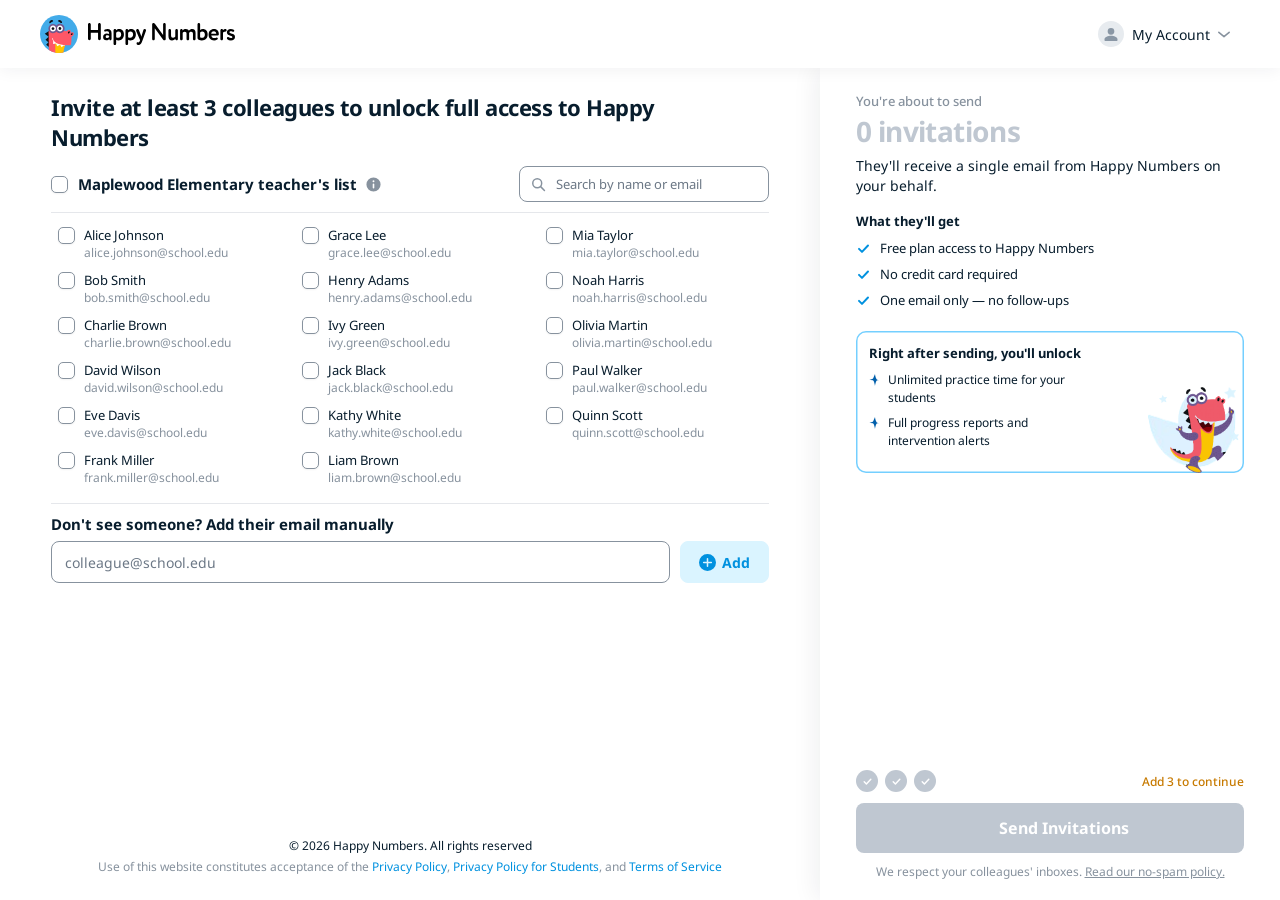
==== commit 75732a6a: "Replace sparkle icon with 4-pointed blue star" ====
--- a/index.html
+++ b/index.html
@@ -44,9 +44,9 @@
 .tip-wrap{position:relative;display:inline-flex;align-items:center}
 .tip-btn{background:none;border:none;padding:2px;cursor:help;border-radius:50%;color:var(--gray-50);display:flex;align-items:center;transition:color .14s}
 .tip-btn:hover,.tip-btn.open{color:var(--blue)}
-.tip-box{position:absolute;bottom:calc(100% + 9px);left:-6px;width:224px;padding:9px 12px;background:var(--gray-08);color:var(--black);font-size:13px;line-height:18px;border-radius:8px;box-shadow:0 8px 22px rgba(8,29,45,.14);z-index:50;opacity:0;visibility:hidden;transform:translateY(5px);transition:opacity .14s,transform .14s,visibility .14s;pointer-events:none}
-.tip-box::after{content:"";position:absolute;top:100%;left:14px;border:7px solid transparent;border-top-color:var(--gray-08)}
-.tip-wrap:hover .tip-box,.tip-wrap:focus-within .tip-box{opacity:1;visibility:visible;transform:translateY(0)}
+.tip-box{position:absolute;top:calc(100% + 9px);left:-6px;width:224px;white-space:normal;padding:9px 12px;background:var(--gray-08);color:var(--black);font-size:13px;line-height:18px;font-weight:500;border-radius:8px;box-shadow:0 8px 22px rgba(8,29,45,.14);z-index:50;opacity:0;visibility:hidden;transform:translateY(-5px);transition:opacity .14s,transform .14s,visibility .14s;pointer-events:none}
+.tip-box::after{content:"";position:absolute;bottom:100%;left:14px;border:7px solid transparent;border-bottom-color:var(--gray-08)}
+.tip-wrap:hover .tip-box,.tip-wrap:focus-within .tip-box{opacity:1;visibility:visible;transform:translateY(0px)}
 
 /* Search */
 .search{display:flex;align-items:center;gap:7px;width:250px;height:36px;padding:0 10px;background:var(--white);border:1px solid var(--gray-50);border-radius:8px;transition:border-color .12s,box-shadow .12s;flex:none}
@@ -238,8 +238,8 @@
           </div>
           <div class="unlock">
             <div class="unlock-h">Right after sending, you'll unlock</div>
-            <div class="u-item"><svg class="spark" viewBox="0 0 14 14" fill="currentColor"><path d="M7 0c.4 3.3 1.2 4.6 2.9 5.4C8.2 6 7.4 7.3 7 10c-.4-2.7-1.2-4-2.9-4.6C5.8 4.6 6.6 3.3 7 0zM12 8c.2 1.5.6 2.1 1.4 2.5-.8.3-1.2 1-1.4 2.3-.2-1.3-.6-2-1.4-2.3.8-.4 1.2-1 1.4-2.5z"/></svg><span>Unlimited practice time for your students</span></div>
-            <div class="u-item"><svg class="spark" viewBox="0 0 14 14" fill="currentColor"><path d="M7 0c.4 3.3 1.2 4.6 2.9 5.4C8.2 6 7.4 7.3 7 10c-.4-2.7-1.2-4-2.9-4.6C5.8 4.6 6.6 3.3 7 0zM12 8c.2 1.5.6 2.1 1.4 2.5-.8.3-1.2 1-1.4 2.3-.2-1.3-.6-2-1.4-2.3.8-.4 1.2-1 1.4-2.5z"/></svg><span>Full progress reports and intervention alerts</span></div>
+            <div class="u-item"><svg class="spark" viewBox="0 0 12 12" fill="#005FAB"><path d="M6 0C6 0 6.6 4.2 7.8 5.4 8.8 6.4 12 6 12 6 12 6 8.8 5.6 7.8 6.6 6.6 7.8 6 12 6 12 6 12 5.4 7.8 4.2 6.6 3.2 5.6 0 6 0 6 0 6 3.2 5.4 4.2 4.2 5.4Z"/></svg><span>Unlimited practice time for your students</span></div>
+            <div class="u-item"><svg class="spark" viewBox="0 0 12 12" fill="#005FAB"><path d="M6 0C6 0 6.6 4.2 7.8 5.4 8.8 6.4 12 6 12 6 12 6 8.8 5.6 7.8 6.6 6.6 7.8 6 12 6 12 6 12 5.4 7.8 4.2 6.6 3.2 5.6 0 6 0 6 0 6 3.2 5.4 4.2 4.2 5.4Z"/></svg><span>Full progress reports and intervention alerts</span></div>
             <div class="u-art">
               <img class="blob" src="[data-uri]" alt="">
               <img class="mascot" src="[data-uri]" alt="">
@@ -383,7 +383,7 @@
 // Master checkbox
 var masterCb=document.getElementById("master-cb");
 masterCb.addEventListener("click",function(){
-  if(selected.size===TEACHERS.length){selected.clear();}else{TEACHERS.forEach(function(t){selected.add(t.id);});}
+  if(selected.size===0){TEACHERS.forEach(function(t){selected.add(t.id);});}else{selected.clear();}
   render();
 });
 masterCb.addEventListener("keydown",function(e){if(e.key===" "||e.key==="Enter"){e.preventDefault();masterCb.click();}});
@@ -426,4 +426,4 @@
 })();
 </script>
 </body>
-</html>+</html>
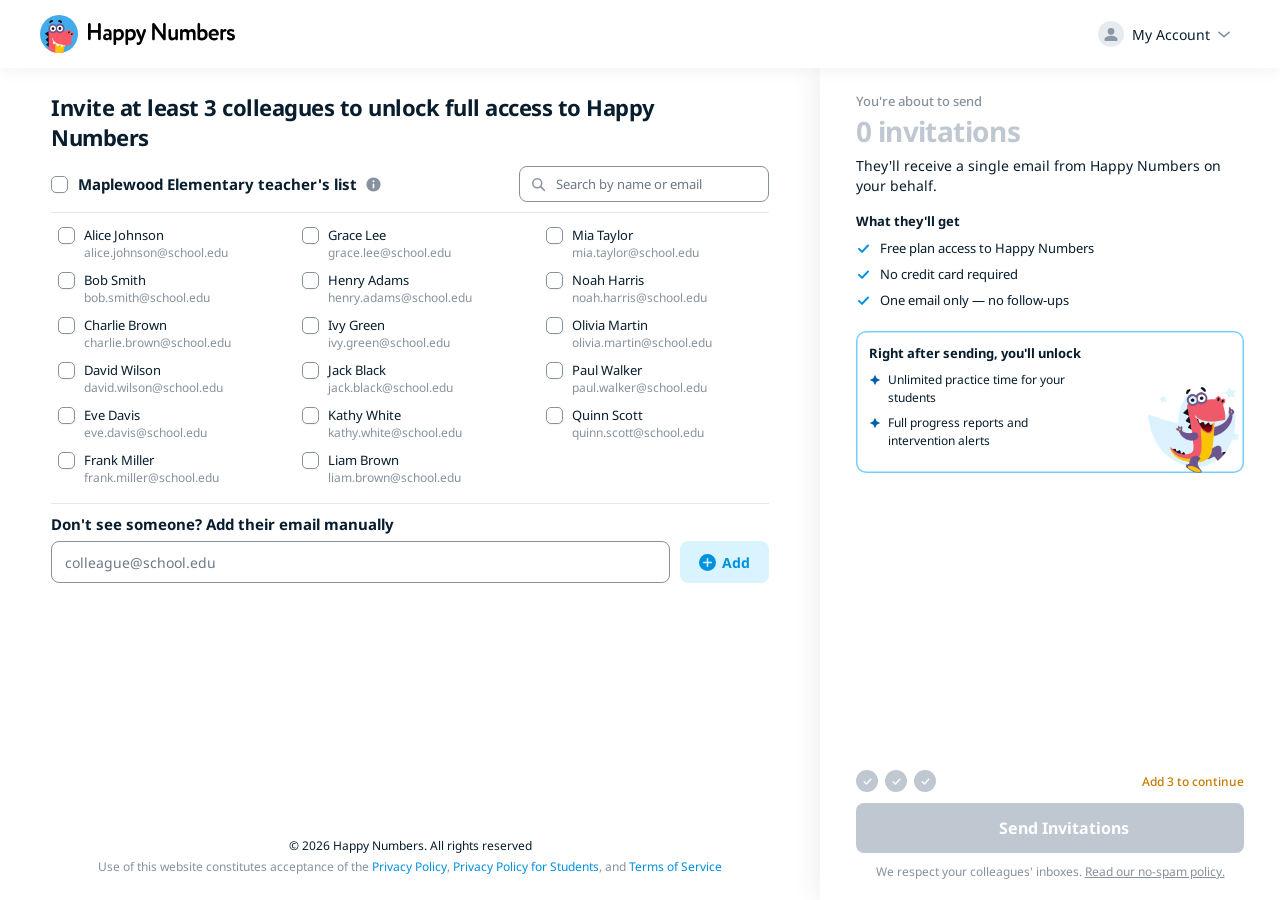
==== commit c41a992f: "Update sparkle icon to exact SVG from design" ====
--- a/index.html
+++ b/index.html
@@ -238,8 +238,8 @@
           </div>
           <div class="unlock">
             <div class="unlock-h">Right after sending, you'll unlock</div>
-            <div class="u-item"><svg class="spark" viewBox="0 0 12 12" fill="#005FAB"><path d="M6 0C6 0 6.6 4.2 7.8 5.4 8.8 6.4 12 6 12 6 12 6 8.8 5.6 7.8 6.6 6.6 7.8 6 12 6 12 6 12 5.4 7.8 4.2 6.6 3.2 5.6 0 6 0 6 0 6 3.2 5.4 4.2 4.2 5.4Z"/></svg><span>Unlimited practice time for your students</span></div>
-            <div class="u-item"><svg class="spark" viewBox="0 0 12 12" fill="#005FAB"><path d="M6 0C6 0 6.6 4.2 7.8 5.4 8.8 6.4 12 6 12 6 12 6 8.8 5.6 7.8 6.6 6.6 7.8 6 12 6 12 6 12 5.4 7.8 4.2 6.6 3.2 5.6 0 6 0 6 0 6 3.2 5.4 4.2 4.2 5.4Z"/></svg><span>Full progress reports and intervention alerts</span></div>
+            <div class="u-item"><svg class="spark" viewBox="0 0 12 12" fill="none"><path d="M7.64062 4.35939L6 0.750015L4.35938 4.35939L0.75 6.00002L4.35938 7.64064L6 11.25L7.64062 7.64064L11.25 6.00002L7.64062 4.35939Z" fill="#005FAB"/></svg><span>Unlimited practice time for your students</span></div>
+            <div class="u-item"><svg class="spark" viewBox="0 0 12 12" fill="none"><path d="M7.64062 4.35939L6 0.750015L4.35938 4.35939L0.75 6.00002L4.35938 7.64064L6 11.25L7.64062 7.64064L11.25 6.00002L7.64062 4.35939Z" fill="#005FAB"/></svg><span>Full progress reports and intervention alerts</span></div>
             <div class="u-art">
               <img class="blob" src="[data-uri]" alt="">
               <img class="mascot" src="[data-uri]" alt="">
